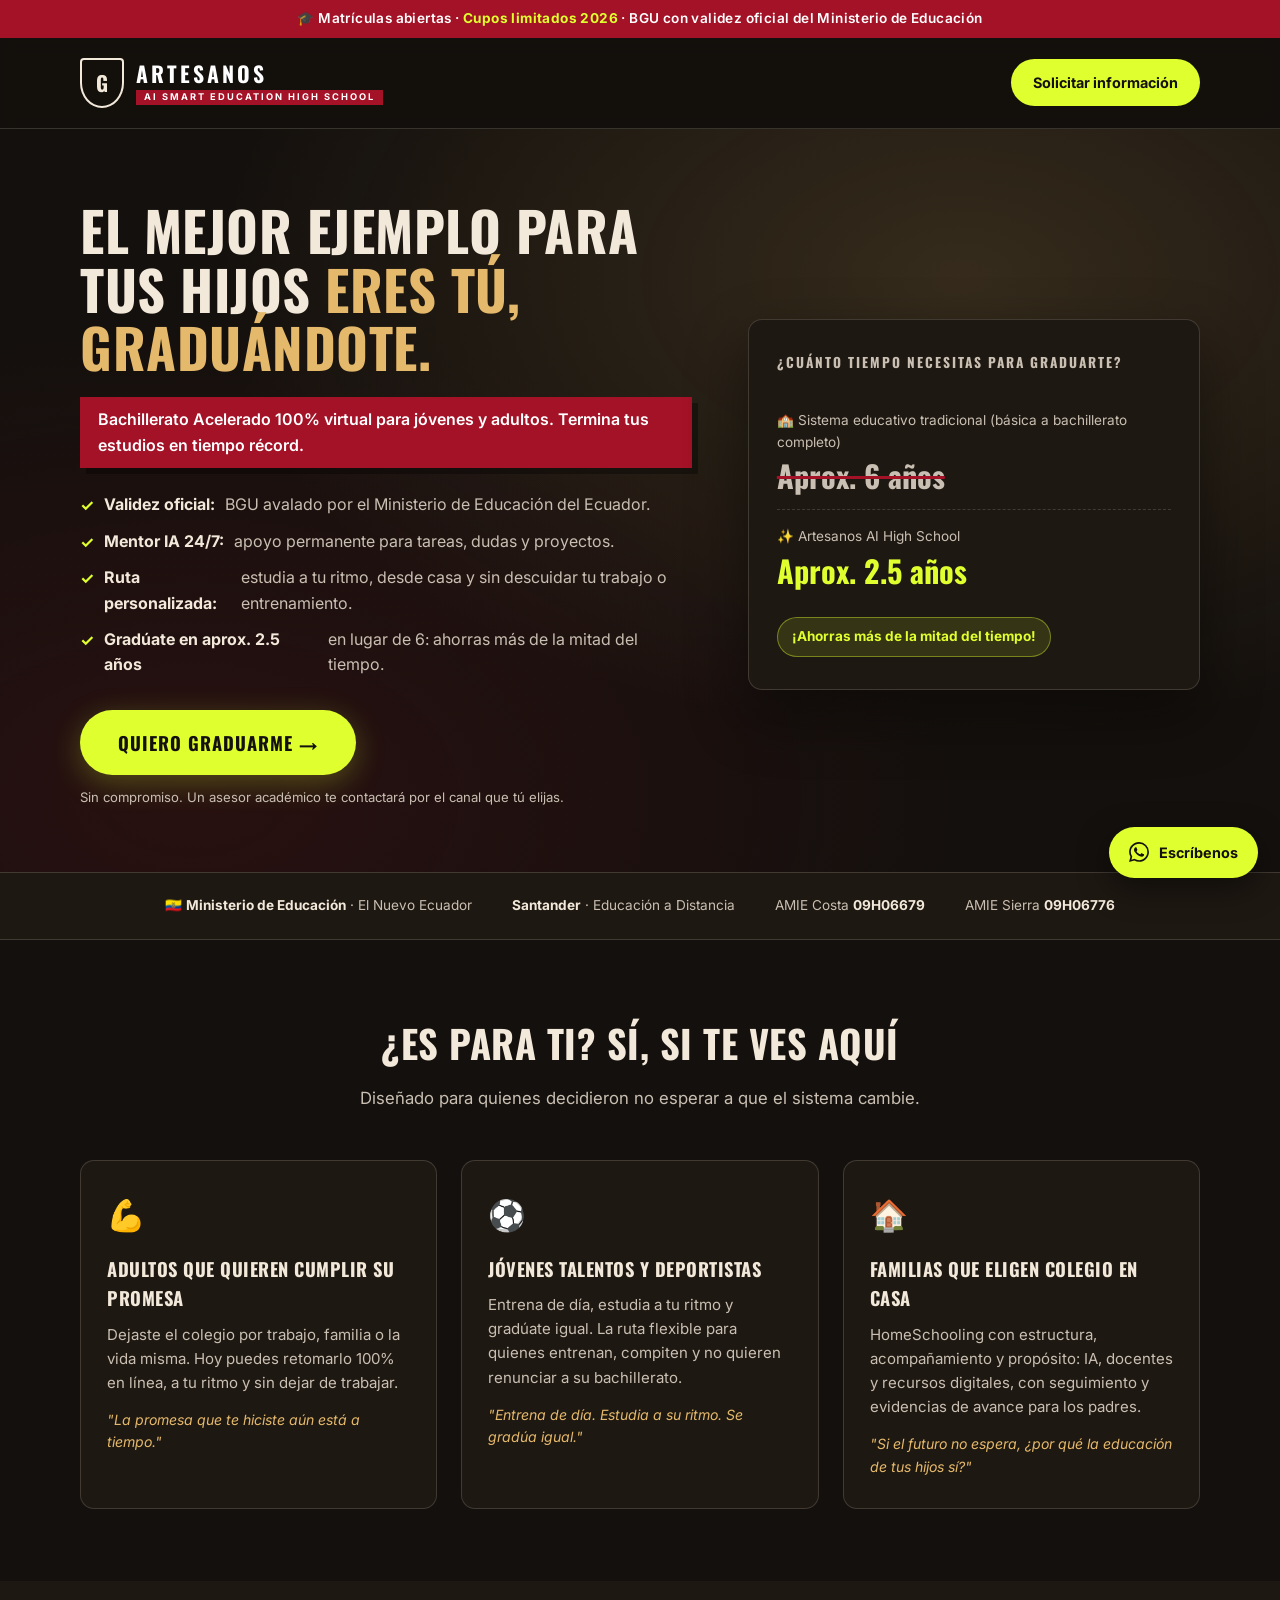
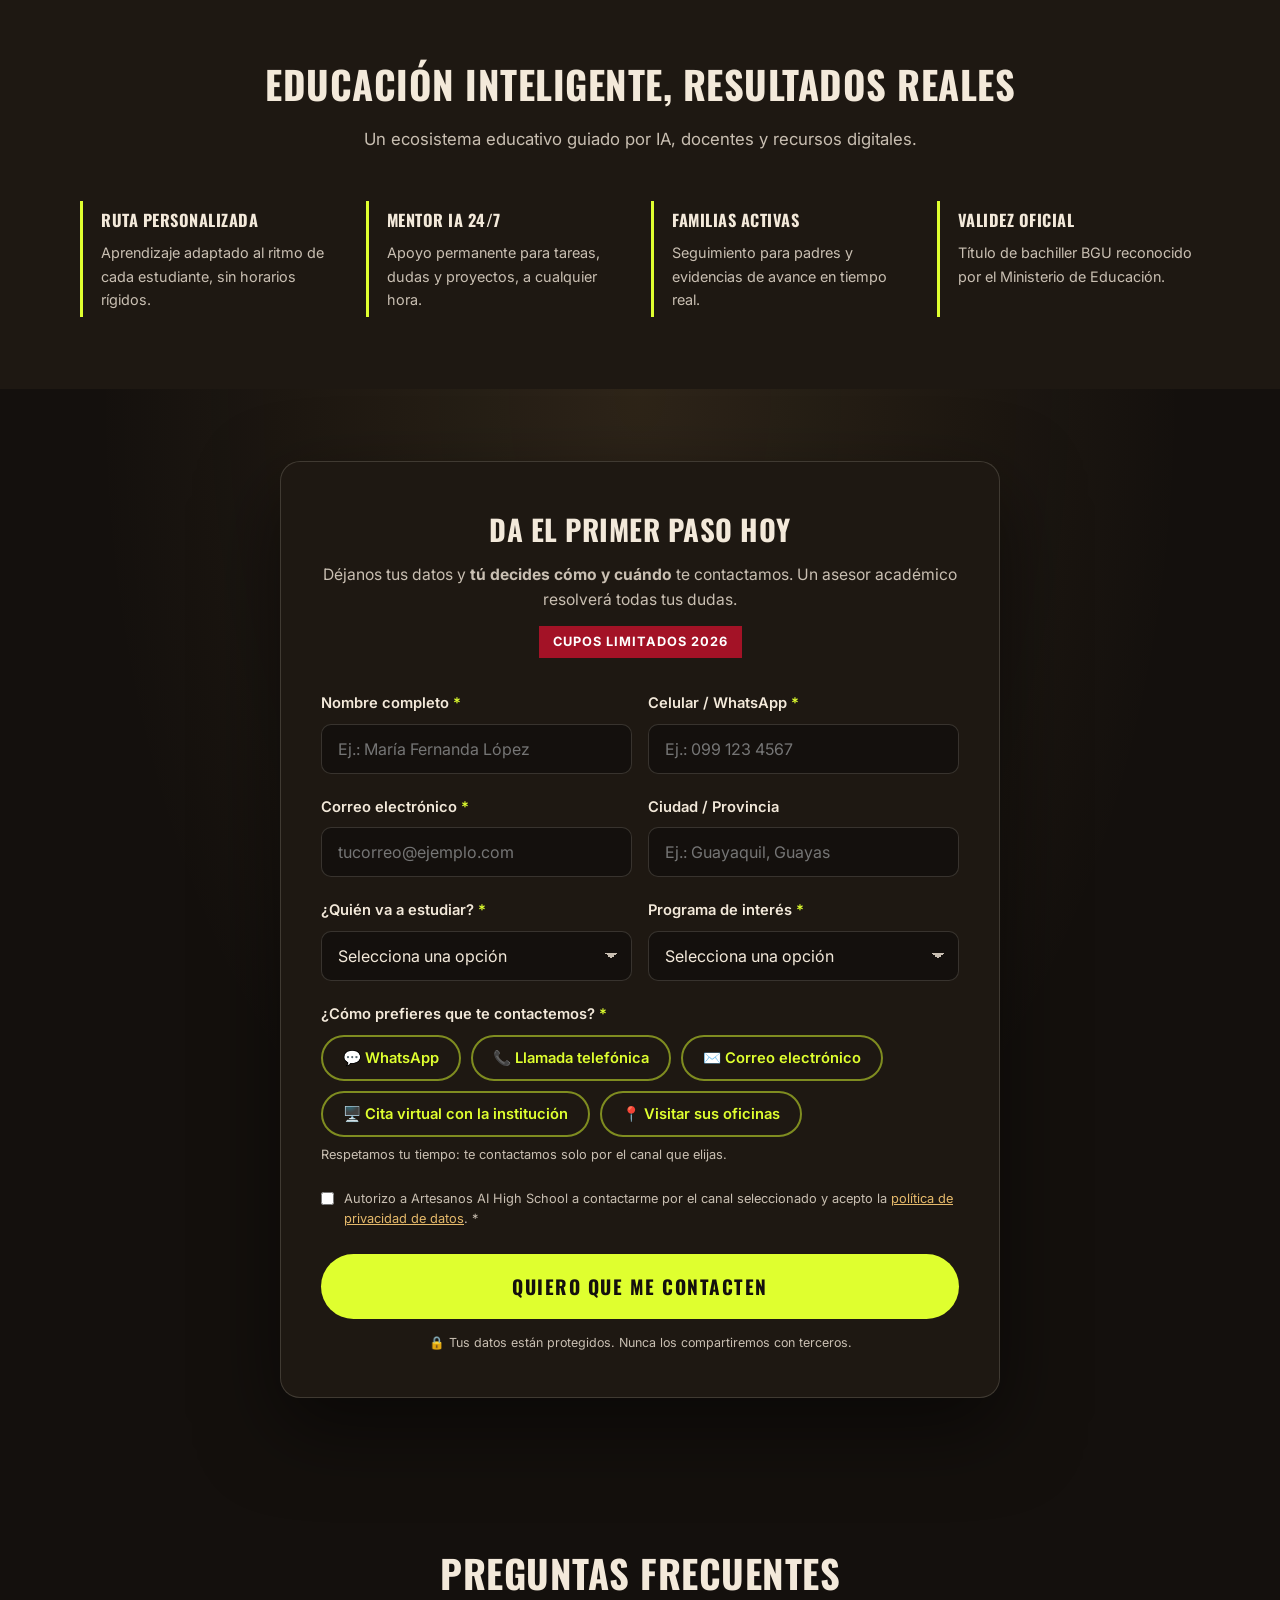
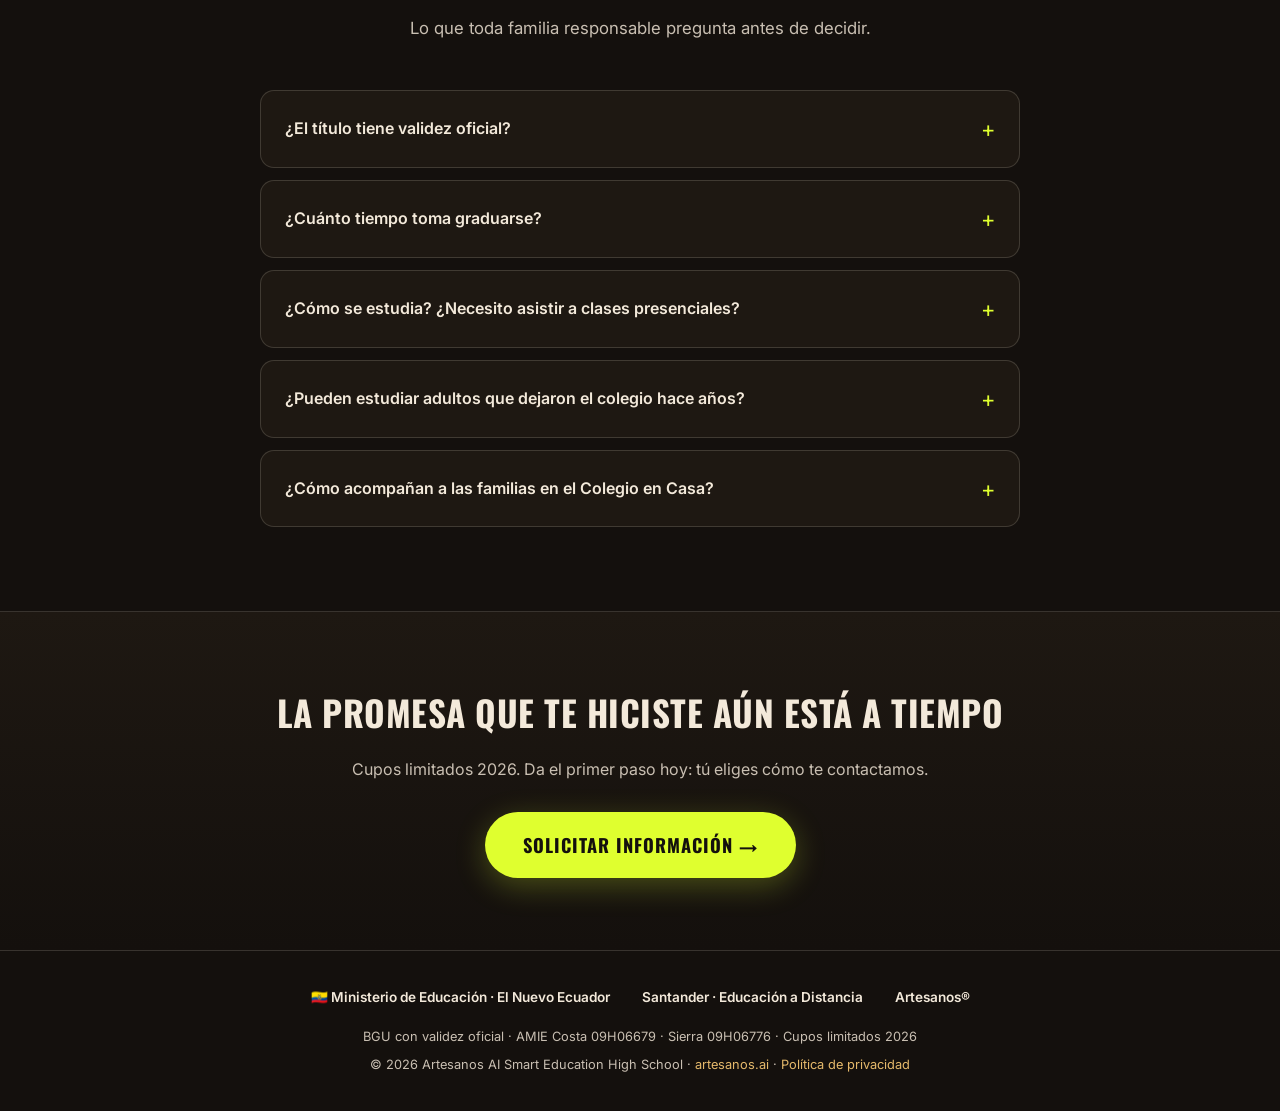
==== HighSchool/index.html @ a60047e7 "Add Artesanos High School lead-capture landing page Conversion-focused landing for the 2026 campaign" ====
<!DOCTYPE html>
<html lang="es">
<head>
  <meta charset="UTF-8">
  <meta name="viewport" content="width=device-width, initial-scale=1.0">
  <title>Artesanos AI High School | Bachillerato Acelerado 100% Virtual — Gradúate en tiempo récord</title>
  <meta name="description" content="Bachillerato Acelerado 100% virtual con validez oficial para jóvenes y adultos en Ecuador. Termina tus estudios en aprox. 2.5 años. Mentor IA 24/7, ruta personalizada y cupos limitados 2026. Solicita información hoy.">

  <!-- Open Graph para compartir en redes / WhatsApp -->
  <meta property="og:title" content="Artesanos AI High School — Gradúate en tiempo récord">
  <meta property="og:description" content="Bachillerato Acelerado 100% virtual con validez oficial. Ahorra más de la mitad del tiempo. Cupos limitados 2026.">
  <meta property="og:type" content="website">
  <meta property="og:url" content="https://www.artesanos.ai/HighSchool">
  <!-- TODO (dev): agregar og:image con el arte oficial de campaña (1200x630) -->

  <!-- Tipografías: titulares condensados (como en los artes) + texto legible -->
  <link rel="preconnect" href="https://fonts.googleapis.com">
  <link rel="preconnect" href="https://fonts.gstatic.com" crossorigin>
  <link href="https://fonts.googleapis.com/css2?family=Archivo+Narrow:wght@600;700&family=Inter:wght@400;500;600;700&family=Oswald:wght@500;600;700&display=swap" rel="stylesheet">

  <style>
    /* ============================================================
       PALETA DE MARCA (tomada de los artes de campaña)
       ============================================================ */
    :root {
      --negro: #14100d;          /* fondo principal */
      --negro-2: #1e1812;        /* fondo secundario / tarjetas */
      --crema: #f3e9da;          /* titulares */
      --blanco: #ffffff;
      --rojo: #a31226;           /* cintas / acentos institucionales */
      --rojo-oscuro: #7d0e1d;
      --lima: #dfff2f;           /* CTA y botones de contacto */
      --lima-hover: #ecff66;
      --dorado: #e5b96b;         /* detalles de luz */
      --gris-texto: #c9bfb2;     /* texto de apoyo sobre fondo oscuro */
      --borde: rgba(243, 233, 218, 0.16);
      --radio: 14px;
      --fuente-titulo: 'Oswald', 'Archivo Narrow', Arial, sans-serif;
      --fuente-texto: 'Inter', Helvetica, Arial, sans-serif;
    }

    * { margin: 0; padding: 0; box-sizing: border-box; }
    html { scroll-behavior: smooth; }

    body {
      font-family: var(--fuente-texto);
      background: var(--negro);
      color: var(--crema);
      line-height: 1.6;
      -webkit-font-smoothing: antialiased;
    }

    img { max-width: 100%; display: block; }
    .contenedor { width: min(1120px, 92%); margin: 0 auto; }

    h1, h2, h3 { font-family: var(--fuente-titulo); text-transform: uppercase; letter-spacing: 0.5px; }

    /* ============================================================
       BARRA DE URGENCIA
       ============================================================ */
    .barra-urgencia {
      background: var(--rojo);
      color: var(--blanco);
      text-align: center;
      font-size: 0.85rem;
      font-weight: 600;
      padding: 8px 16px;
      letter-spacing: 0.4px;
    }
    .barra-urgencia strong { color: var(--lima); }

    /* ============================================================
       HEADER
       ============================================================ */
    header {
      padding: 20px 0;
      border-bottom: 1px solid var(--borde);
      position: sticky;
      top: 0;
      background: rgba(20, 16, 13, 0.94);
      backdrop-filter: blur(8px);
      z-index: 50;
    }
    .header-flex { display: flex; align-items: center; justify-content: space-between; gap: 16px; }

    .logo { display: flex; align-items: center; gap: 12px; text-decoration: none; }
    /* TODO (dev): reemplazar por el SVG/PNG oficial del escudo + logotipo ARTESANOS */
    .logo-escudo {
      width: 44px; height: 50px;
      border: 2px solid var(--crema);
      border-radius: 4px 4px 50% 50%;
      display: grid; place-items: center;
      font-family: var(--fuente-titulo);
      font-size: 1.3rem; font-weight: 700; color: var(--crema);
      flex-shrink: 0;
    }
    .logo-texto { line-height: 1.15; }
    .logo-texto .nombre {
      font-family: var(--fuente-titulo);
      font-size: 1.35rem; font-weight: 700; letter-spacing: 3px;
      color: var(--blanco); text-transform: uppercase;
    }
    .logo-texto .tag {
      display: inline-block;
      background: var(--rojo); color: var(--blanco);
      font-size: 0.58rem; font-weight: 700; letter-spacing: 2px;
      padding: 2px 8px; text-transform: uppercase;
    }

    .btn-header {
      background: var(--lima); color: var(--negro);
      font-weight: 700; font-size: 0.9rem;
      padding: 12px 22px; border-radius: 999px;
      text-decoration: none; white-space: nowrap;
      transition: transform 0.15s ease, background 0.15s ease;
    }
    .btn-header:hover { background: var(--lima-hover); transform: translateY(-1px); }

    /* ============================================================
       HERO
       ============================================================ */
    .hero {
      position: relative;
      padding: 72px 0 64px;
      background:
        radial-gradient(ellipse at 75% 20%, rgba(229, 185, 107, 0.16), transparent 55%),
        radial-gradient(ellipse at 15% 90%, rgba(163, 18, 38, 0.14), transparent 50%),
        var(--negro);
      overflow: hidden;
    }
    .hero-grid {
      display: grid;
      grid-template-columns: 1.15fr 0.85fr;
      gap: 56px;
      align-items: center;
    }

    .hero h1 {
      font-size: clamp(2.1rem, 4.6vw, 3.4rem);
      line-height: 1.08;
      color: var(--crema);
      margin-bottom: 20px;
    }
    .hero h1 .resalte { color: var(--dorado); }

    .cinta {
      display: inline-block;
      background: var(--rojo);
      color: var(--blanco);
      font-weight: 600;
      font-size: 1rem;
      padding: 10px 18px;
      margin-bottom: 24px;
      box-shadow: 6px 6px 0 rgba(0,0,0,0.35);
    }

    .hero-puntos { list-style: none; margin-bottom: 32px; }
    .hero-puntos li {
      display: flex; align-items: flex-start; gap: 10px;
      color: var(--gris-texto); font-size: 1rem; margin-bottom: 10px;
    }
    .hero-puntos li::before {
      content: "✓";
      color: var(--lima); font-weight: 700; flex-shrink: 0;
      margin-top: 1px;
    }
    .hero-puntos li strong { color: var(--crema); }

    .btn-principal {
      display: inline-block;
      background: var(--lima); color: var(--negro);
      font-family: var(--fuente-titulo);
      font-size: 1.15rem; font-weight: 700; text-transform: uppercase;
      letter-spacing: 1px;
      padding: 18px 38px; border-radius: 999px;
      text-decoration: none; border: none; cursor: pointer;
      box-shadow: 0 8px 30px rgba(223, 255, 47, 0.25);
      transition: transform 0.15s ease, background 0.15s ease, box-shadow 0.15s ease;
    }
    .btn-principal:hover {
      background: var(--lima-hover);
      transform: translateY(-2px);
      box-shadow: 0 12px 36px rgba(223, 255, 47, 0.35);
    }
    .nota-cta { font-size: 0.82rem; color: var(--gris-texto); margin-top: 12px; }

    /* Tarjeta comparativa de tiempo (dato estrella de la campaña) */
    .tarjeta-tiempo {
      background: var(--negro-2);
      border: 1px solid var(--borde);
      border-radius: var(--radio);
      padding: 32px 28px;
      box-shadow: 0 24px 60px rgba(0,0,0,0.45);
    }
    .tarjeta-tiempo h3 {
      font-size: 0.85rem; letter-spacing: 2px;
      color: var(--gris-texto); margin-bottom: 20px;
    }
    .fila-tiempo { padding: 16px 0; }
    .fila-tiempo + .fila-tiempo { border-top: 1px dashed var(--borde); }
    .fila-tiempo .etiqueta { font-size: 0.85rem; color: var(--gris-texto); margin-bottom: 6px; }
    .fila-tiempo .valor {
      font-family: var(--fuente-titulo);
      font-size: 1.9rem; font-weight: 700; line-height: 1.1;
    }
    .fila-tiempo .valor.tradicional { color: var(--gris-texto); text-decoration: line-through; text-decoration-color: var(--rojo); text-decoration-thickness: 3px; }
    .fila-tiempo .valor.artesanos { color: var(--lima); }
    .badge-ahorro {
      display: inline-block; margin-top: 14px;
      background: rgba(223, 255, 47, 0.12);
      border: 1px solid rgba(223, 255, 47, 0.4);
      color: var(--lima);
      font-size: 0.85rem; font-weight: 700;
      padding: 8px 14px; border-radius: 999px;
    }

    /* ============================================================
       BARRA DE CONFIANZA
       ============================================================ */
    .confianza {
      border-top: 1px solid var(--borde);
      border-bottom: 1px solid var(--borde);
      background: var(--negro-2);
      padding: 22px 0;
    }
    .confianza .items {
      display: flex; flex-wrap: wrap; justify-content: center;
      gap: 14px 40px;
      font-size: 0.85rem; color: var(--gris-texto);
      text-align: center;
    }
    .confianza .items span strong { color: var(--crema); }

    /* ============================================================
       SECCIONES GENERALES
       ============================================================ */
    section { padding: 72px 0; }
    .titulo-seccion {
      font-size: clamp(1.7rem, 3.2vw, 2.4rem);
      text-align: center; color: var(--crema);
      margin-bottom: 12px;
    }
    .subtitulo-seccion {
      text-align: center; color: var(--gris-texto);
      max-width: 640px; margin: 0 auto 48px;
      font-size: 1.05rem;
    }

    /* ============================================================
       AUDIENCIAS (¿Es para ti?)
       ============================================================ */
    .grid-3 { display: grid; grid-template-columns: repeat(3, 1fr); gap: 24px; }
    .tarjeta {
      background: var(--negro-2);
      border: 1px solid var(--borde);
      border-radius: var(--radio);
      padding: 30px 26px;
      transition: border-color 0.2s ease, transform 0.2s ease;
    }
    .tarjeta:hover { border-color: rgba(223, 255, 47, 0.45); transform: translateY(-4px); }
    .tarjeta .icono { font-size: 1.9rem; margin-bottom: 14px; }
    .tarjeta h3 { font-size: 1.15rem; color: var(--crema); margin-bottom: 10px; }
    .tarjeta p { font-size: 0.94rem; color: var(--gris-texto); }
    .tarjeta .frase {
      display: block; margin-top: 14px;
      font-style: italic; font-size: 0.88rem; color: var(--dorado);
    }

    /* ============================================================
       BENEFICIOS
       ============================================================ */
    .beneficios { background: var(--negro-2); }
    .grid-4 { display: grid; grid-template-columns: repeat(4, 1fr); gap: 22px; }
    .beneficio {
      border-left: 3px solid var(--lima);
      padding: 6px 0 6px 18px;
    }
    .beneficio h3 { font-size: 1.02rem; color: var(--crema); margin-bottom: 8px; }
    .beneficio p { font-size: 0.9rem; color: var(--gris-texto); }

    /* ============================================================
       FORMULARIO DE CAPTURA
       ============================================================ */
    .seccion-form {
      background:
        radial-gradient(ellipse at 50% 0%, rgba(229, 185, 107, 0.12), transparent 60%),
        var(--negro);
    }
    .caja-form {
      max-width: 720px; margin: 0 auto;
      background: var(--negro-2);
      border: 1px solid var(--borde);
      border-radius: 20px;
      padding: 44px 40px;
      box-shadow: 0 30px 80px rgba(0,0,0,0.5);
    }
    .caja-form .encabezado { text-align: center; margin-bottom: 34px; }
    .caja-form .encabezado h2 { font-size: 1.8rem; color: var(--crema); margin-bottom: 10px; }
    .caja-form .encabezado p { color: var(--gris-texto); font-size: 0.98rem; }
    .caja-form .encabezado .cupos {
      display: inline-block; margin-top: 14px;
      background: var(--rojo); color: var(--blanco);
      font-size: 0.8rem; font-weight: 700; letter-spacing: 1px;
      padding: 6px 14px; text-transform: uppercase;
    }

    .campo { margin-bottom: 22px; }
    .campo label {
      display: block; font-weight: 600; font-size: 0.92rem;
      color: var(--crema); margin-bottom: 8px;
    }
    .campo label .req { color: var(--lima); }
    .campo input[type="text"],
    .campo input[type="tel"],
    .campo input[type="email"],
    .campo select {
      width: 100%;
      background: var(--negro);
      border: 1px solid var(--borde);
      border-radius: 10px;
      color: var(--crema);
      font-family: var(--fuente-texto);
      font-size: 1rem;
      padding: 14px 16px;
      transition: border-color 0.15s ease;
    }
    .campo input:focus, .campo select:focus {
      outline: none;
      border-color: var(--lima);
      box-shadow: 0 0 0 3px rgba(223, 255, 47, 0.15);
    }
    .campo select { appearance: none; background-image: linear-gradient(45deg, transparent 50%, var(--gris-texto) 50%), linear-gradient(135deg, var(--gris-texto) 50%, transparent 50%); background-position: calc(100% - 20px) 50%, calc(100% - 14px) 50%; background-size: 6px 6px; background-repeat: no-repeat; }
    .fila-2 { display: grid; grid-template-columns: 1fr 1fr; gap: 16px; }

    /* --- Chips lima: preferencia de contacto (experiencia de cliente) --- */
    .grupo-chips { display: flex; flex-wrap: wrap; gap: 10px; }
    .chip {
      display: inline-flex; align-items: center; gap: 8px;
      background: transparent;
      border: 2px solid rgba(223, 255, 47, 0.5);
      color: var(--lima);
      font-family: var(--fuente-texto);
      font-weight: 600; font-size: 0.92rem;
      padding: 12px 20px; border-radius: 999px;
      cursor: pointer;
      transition: all 0.15s ease;
      user-select: none;
    }
    .chip:hover { border-color: var(--lima); background: rgba(223, 255, 47, 0.08); }
    .chip.activo {
      background: var(--lima);
      border-color: var(--lima);
      color: var(--negro);
      box-shadow: 0 6px 20px rgba(223, 255, 47, 0.3);
    }
    .ayuda-chip { font-size: 0.8rem; color: var(--gris-texto); margin-top: 8px; }

    /* Bloques condicionales según la preferencia elegida */
    .condicional { display: none; margin-top: 18px; animation: aparecer 0.25s ease; }
    .condicional.visible { display: block; }
    @keyframes aparecer { from { opacity: 0; transform: translateY(-6px); } to { opacity: 1; transform: translateY(0); } }

    .consentimiento {
      display: flex; gap: 10px; align-items: flex-start;
      font-size: 0.8rem; color: var(--gris-texto);
      margin: 24px 0;
    }
    .consentimiento input { margin-top: 3px; accent-color: var(--lima); }
    .consentimiento a { color: var(--dorado); }

    .btn-enviar {
      width: 100%;
      background: var(--lima); color: var(--negro);
      font-family: var(--fuente-titulo);
      font-size: 1.2rem; font-weight: 700; text-transform: uppercase;
      letter-spacing: 1.5px;
      border: none; border-radius: 999px;
      padding: 18px; cursor: pointer;
      transition: background 0.15s ease, transform 0.15s ease;
    }
    .btn-enviar:hover { background: var(--lima-hover); transform: translateY(-2px); }
    .btn-enviar:disabled { opacity: 0.6; cursor: wait; transform: none; }
    .nota-seguridad { text-align: center; font-size: 0.78rem; color: var(--gris-texto); margin-top: 14px; }

    /* Mensaje de éxito (se muestra tras enviar) */
    .mensaje-exito {
      display: none;
      text-align: center;
      padding: 40px 20px;
    }
    .mensaje-exito.visible { display: block; }
    .mensaje-exito .check {
      width: 72px; height: 72px; margin: 0 auto 20px;
      border-radius: 50%;
      background: rgba(223, 255, 47, 0.14);
      border: 2px solid var(--lima);
      display: grid; place-items: center;
      font-size: 2rem; color: var(--lima);
    }
    .mensaje-exito h3 { font-size: 1.5rem; color: var(--crema); margin-bottom: 12px; }
    .mensaje-exito p { color: var(--gris-texto); max-width: 440px; margin: 0 auto; }
    .mensaje-exito .canal { color: var(--lima); font-weight: 700; }

    /* ============================================================
       FAQ (manejo de objeciones)
       ============================================================ */
    .faq details {
      background: var(--negro-2);
      border: 1px solid var(--borde);
      border-radius: var(--radio);
      margin-bottom: 12px;
      overflow: hidden;
    }
    .faq summary {
      cursor: pointer;
      padding: 20px 24px;
      font-weight: 600;
      color: var(--crema);
      list-style: none;
      display: flex; justify-content: space-between; align-items: center;
      gap: 16px;
    }
    .faq summary::-webkit-details-marker { display: none; }
    .faq summary::after { content: "+"; color: var(--lima); font-size: 1.4rem; font-weight: 400; flex-shrink: 0; }
    .faq details[open] summary::after { content: "−"; }
    .faq .respuesta { padding: 0 24px 20px; color: var(--gris-texto); font-size: 0.94rem; }
    .faq { max-width: 760px; margin: 0 auto; }

    /* ============================================================
       CTA FINAL + FOOTER
       ============================================================ */
    .cta-final {
      text-align: center;
      background: linear-gradient(180deg, var(--negro-2), var(--negro));
      border-top: 1px solid var(--borde);
    }
    .cta-final h2 { font-size: clamp(1.6rem, 3vw, 2.2rem); margin-bottom: 16px; }
    .cta-final p { color: var(--gris-texto); margin-bottom: 30px; }

    footer {
      border-top: 1px solid var(--borde);
      padding: 36px 0;
      text-align: center;
      font-size: 0.8rem;
      color: var(--gris-texto);
    }
    footer .avales {
      display: flex; flex-wrap: wrap; justify-content: center;
      gap: 10px 32px; margin-bottom: 18px;
      font-weight: 600; color: var(--crema); font-size: 0.85rem;
    }
    footer a { color: var(--dorado); text-decoration: none; }

    /* ============================================================
       BOTÓN FLOTANTE DE WHATSAPP
       ============================================================ */
    .whatsapp-flotante {
      position: fixed; right: 22px; bottom: 22px; z-index: 90;
      display: flex; align-items: center; gap: 10px;
      background: var(--lima); color: var(--negro);
      font-weight: 700; font-size: 0.9rem;
      padding: 14px 20px; border-radius: 999px;
      text-decoration: none;
      box-shadow: 0 10px 30px rgba(0,0,0,0.5);
      transition: transform 0.15s ease;
    }
    .whatsapp-flotante:hover { transform: scale(1.05); }
    .whatsapp-flotante svg { width: 20px; height: 20px; flex-shrink: 0; }

    /* ============================================================
       RESPONSIVE
       ============================================================ */
    @media (max-width: 900px) {
      .hero-grid { grid-template-columns: 1fr; gap: 40px; }
      .grid-3 { grid-template-columns: 1fr; }
      .grid-4 { grid-template-columns: 1fr 1fr; }
      .caja-form { padding: 32px 22px; }
    }
    @media (max-width: 560px) {
      .grid-4 { grid-template-columns: 1fr; }
      .fila-2 { grid-template-columns: 1fr; }
      .whatsapp-flotante span { display: none; }
      .whatsapp-flotante { padding: 14px; }
      .btn-header { display: none; }
    }
  </style>
</head>
<body>

  <!-- Barra de urgencia -->
  <div class="barra-urgencia">
    🎓 Matrículas abiertas · <strong>Cupos limitados 2026</strong> · BGU con validez oficial del Ministerio de Educación
  </div>

  <!-- Header -->
  <header>
    <div class="contenedor header-flex">
      <a href="https://www.artesanos.ai" class="logo">
        <div class="logo-escudo">G</div>
        <div class="logo-texto">
          <div class="nombre">Artesanos</div>
          <span class="tag">AI Smart Education High School</span>
        </div>
      </a>
      <a href="#solicitar" class="btn-header">Solicitar información</a>
    </div>
  </header>

  <!-- ============ HERO ============ -->
  <section class="hero">
    <div class="contenedor hero-grid">
      <div>
        <h1>El mejor ejemplo para tus hijos <span class="resalte">eres tú, graduándote.</span></h1>
        <div class="cinta">Bachillerato Acelerado 100% virtual para jóvenes y adultos. Termina tus estudios en tiempo récord.</div>
        <ul class="hero-puntos">
          <li><strong>Validez oficial:</strong> BGU avalado por el Ministerio de Educación del Ecuador.</li>
          <li><strong>Mentor IA 24/7:</strong> apoyo permanente para tareas, dudas y proyectos.</li>
          <li><strong>Ruta personalizada:</strong> estudia a tu ritmo, desde casa y sin descuidar tu trabajo o entrenamiento.</li>
          <li><strong>Gradúate en aprox. 2.5 años</strong> en lugar de 6: ahorras más de la mitad del tiempo.</li>
        </ul>
        <a href="#solicitar" class="btn-principal">Quiero graduarme →</a>
        <p class="nota-cta">Sin compromiso. Un asesor académico te contactará por el canal que tú elijas.</p>
      </div>

      <!-- Comparativa de tiempo: el dato estrella de la campaña -->
      <div class="tarjeta-tiempo">
        <h3>¿Cuánto tiempo necesitas para graduarte?</h3>
        <div class="fila-tiempo">
          <div class="etiqueta">🏫 Sistema educativo tradicional (básica a bachillerato completo)</div>
          <div class="valor tradicional">Aprox. 6 años</div>
        </div>
        <div class="fila-tiempo">
          <div class="etiqueta">✨ Artesanos AI High School</div>
          <div class="valor artesanos">Aprox. 2.5 años</div>
        </div>
        <span class="badge-ahorro">¡Ahorras más de la mitad del tiempo!</span>
      </div>
    </div>
  </section>

  <!-- ============ BARRA DE CONFIANZA ============ -->
  <div class="confianza">
    <div class="contenedor items">
      <span>🇪🇨 <strong>Ministerio de Educación</strong> · El Nuevo Ecuador</span>
      <span><strong>Santander</strong> · Educación a Distancia</span>
      <span>AMIE Costa <strong>09H06679</strong></span>
      <span>AMIE Sierra <strong>09H06776</strong></span>
    </div>
  </div>

  <!-- ============ AUDIENCIAS ============ -->
  <section>
    <div class="contenedor">
      <h2 class="titulo-seccion">¿Es para ti? Sí, si te ves aquí</h2>
      <p class="subtitulo-seccion">Diseñado para quienes decidieron no esperar a que el sistema cambie.</p>
      <div class="grid-3">
        <div class="tarjeta">
          <div class="icono">💪</div>
          <h3>Adultos que quieren cumplir su promesa</h3>
          <p>Dejaste el colegio por trabajo, familia o la vida misma. Hoy puedes retomarlo 100% en línea, a tu ritmo y sin dejar de trabajar.</p>
          <span class="frase">"La promesa que te hiciste aún está a tiempo."</span>
        </div>
        <div class="tarjeta">
          <div class="icono">⚽</div>
          <h3>Jóvenes talentos y deportistas</h3>
          <p>Entrena de día, estudia a tu ritmo y gradúate igual. La ruta flexible para quienes entrenan, compiten y no quieren renunciar a su bachillerato.</p>
          <span class="frase">"Entrena de día. Estudia a su ritmo. Se gradúa igual."</span>
        </div>
        <div class="tarjeta">
          <div class="icono">🏠</div>
          <h3>Familias que eligen Colegio en Casa</h3>
          <p>HomeSchooling con estructura, acompañamiento y propósito: IA, docentes y recursos digitales, con seguimiento y evidencias de avance para los padres.</p>
          <span class="frase">"Si el futuro no espera, ¿por qué la educación de tus hijos sí?"</span>
        </div>
      </div>
    </div>
  </section>

  <!-- ============ BENEFICIOS ============ -->
  <section class="beneficios">
    <div class="contenedor">
      <h2 class="titulo-seccion">Educación inteligente, resultados reales</h2>
      <p class="subtitulo-seccion">Un ecosistema educativo guiado por IA, docentes y recursos digitales.</p>
      <div class="grid-4">
        <div class="beneficio">
          <h3>Ruta personalizada</h3>
          <p>Aprendizaje adaptado al ritmo de cada estudiante, sin horarios rígidos.</p>
        </div>
        <div class="beneficio">
          <h3>Mentor IA 24/7</h3>
          <p>Apoyo permanente para tareas, dudas y proyectos, a cualquier hora.</p>
        </div>
        <div class="beneficio">
          <h3>Familias activas</h3>
          <p>Seguimiento para padres y evidencias de avance en tiempo real.</p>
        </div>
        <div class="beneficio">
          <h3>Validez oficial</h3>
          <p>Título de bachiller BGU reconocido por el Ministerio de Educación.</p>
        </div>
      </div>
    </div>
  </section>

  <!-- ============ FORMULARIO DE CAPTURA ============ -->
  <section class="seccion-form" id="solicitar">
    <div class="contenedor">
      <div class="caja-form">

        <!-- Formulario -->
        <div id="bloque-formulario">
          <div class="encabezado">
            <h2>Da el primer paso hoy</h2>
            <p>Déjanos tus datos y <strong>tú decides cómo y cuándo</strong> te contactamos. Un asesor académico resolverá todas tus dudas.</p>
            <span class="cupos">Cupos limitados 2026</span>
          </div>

          <!--
            NOTA PARA DESARROLLO:
            - Conectar el action del formulario al endpoint del CRM (POST).
            - Los campos utm_* y la preferencia de contacto se llenan por JS (inputs hidden).
            - Disparar evento "generate_lead" en dataLayer/GTM y píxel de Meta en el submit exitoso.
          -->
          <form id="form-lead" action="#" method="POST" novalidate>

            <div class="fila-2">
              <div class="campo">
                <label for="nombre">Nombre completo <span class="req">*</span></label>
                <input type="text" id="nombre" name="nombre" placeholder="Ej.: María Fernanda López" required autocomplete="name">
              </div>
              <div class="campo">
                <label for="telefono">Celular / WhatsApp <span class="req">*</span></label>
                <input type="tel" id="telefono" name="telefono" placeholder="Ej.: 099 123 4567" required autocomplete="tel" inputmode="tel">
              </div>
            </div>

            <div class="fila-2">
              <div class="campo">
                <label for="correo">Correo electrónico <span class="req">*</span></label>
                <input type="email" id="correo" name="correo" placeholder="tucorreo@ejemplo.com" required autocomplete="email">
              </div>
              <div class="campo">
                <label for="ciudad">Ciudad / Provincia</label>
                <input type="text" id="ciudad" name="ciudad" placeholder="Ej.: Guayaquil, Guayas" autocomplete="address-level2">
              </div>
            </div>

            <div class="fila-2">
              <div class="campo">
                <label for="quien">¿Quién va a estudiar? <span class="req">*</span></label>
                <select id="quien" name="quien_estudia" required>
                  <option value="" disabled selected>Selecciona una opción</option>
                  <option value="yo">Yo (joven o adulto)</option>
                  <option value="hijo">Mi hijo/a</option>
                  <option value="familiar">Otro familiar</option>
                </select>
              </div>
              <div class="campo">
                <label for="programa">Programa de interés <span class="req">*</span></label>
                <select id="programa" name="programa" required>
                  <option value="" disabled selected>Selecciona una opción</option>
                  <option value="bachillerato-acelerado">Bachillerato Acelerado (jóvenes y adultos)</option>
                  <option value="colegio-en-casa">Colegio en Casa (HomeSchooling)</option>
                  <option value="no-seguro">Aún no estoy seguro/a</option>
                </select>
              </div>
            </div>

            <!-- ============================================
                 PREFERENCIA DE CONTACTO (botones lima)
                 La joya de la experiencia de cliente: el lead
                 elige el canal, y el formulario se adapta.
                 ============================================ -->
            <div class="campo">
              <label>¿Cómo prefieres que te contactemos? <span class="req">*</span></label>
              <div class="grupo-chips" id="chips-canal" role="radiogroup" aria-label="Canal de contacto preferido">
                <button type="button" class="chip" data-canal="whatsapp">💬 WhatsApp</button>
                <button type="button" class="chip" data-canal="llamada">📞 Llamada telefónica</button>
                <button type="button" class="chip" data-canal="correo">✉️ Correo electrónico</button>
                <button type="button" class="chip" data-canal="cita-virtual">🖥️ Cita virtual con la institución</button>
                <button type="button" class="chip" data-canal="visita">📍 Visitar sus oficinas</button>
              </div>
              <p class="ayuda-chip">Respetamos tu tiempo: te contactamos solo por el canal que elijas.</p>
              <input type="hidden" id="canal-preferido" name="canal_preferido" value="">
            </div>

            <!-- Condicional: horario para WhatsApp o llamada -->
            <div class="condicional" id="cond-horario">
              <div class="campo">
                <label for="horario">¿En qué horario te queda mejor?</label>
                <select id="horario" name="horario_preferido">
                  <option value="" disabled selected>Selecciona un horario</option>
                  <option value="manana">En la mañana (09h00 – 12h00)</option>
                  <option value="tarde">En la tarde (12h00 – 17h00)</option>
                  <option value="noche">En la noche (17h00 – 20h00)</option>
                  <option value="cualquiera">Cualquier momento está bien</option>
                </select>
              </div>
            </div>

            <!-- Condicional: agendamiento de cita virtual -->
            <div class="condicional" id="cond-cita">
              <div class="fila-2">
                <div class="campo">
                  <label for="fecha-cita">Fecha tentativa para tu cita virtual</label>
                  <!-- El atributo min se establece por JS a la fecha de mañana -->
                  <input type="text" id="fecha-cita" name="fecha_cita" placeholder="Ej.: lunes de la próxima semana" >
                </div>
                <div class="campo">
                  <label for="horario-cita">Horario preferido</label>
                  <select id="horario-cita" name="horario_cita">
                    <option value="" disabled selected>Selecciona un horario</option>
                    <option value="manana">En la mañana</option>
                    <option value="tarde">En la tarde</option>
                    <option value="noche">En la noche</option>
                  </select>
                </div>
              </div>
            </div>

            <!-- Condicional: visita a oficinas -->
            <div class="condicional" id="cond-visita">
              <div class="campo">
                <label for="sede">¿Qué sede te queda más cerca?</label>
                <select id="sede" name="sede_visita">
                  <option value="" disabled selected>Selecciona una sede</option>
                  <!-- TODO (dev): confirmar direcciones exactas de las sedes -->
                  <option value="costa">Sede Costa (AMIE 09H06679)</option>
                  <option value="sierra">Sede Sierra (AMIE 09H06776)</option>
                </select>
              </div>
            </div>

            <!-- Campos ocultos para atribución de campaña (los llena JS) -->
            <input type="hidden" name="utm_source" id="utm_source">
            <input type="hidden" name="utm_medium" id="utm_medium">
            <input type="hidden" name="utm_campaign" id="utm_campaign">
            <input type="hidden" name="utm_content" id="utm_content">
            <input type="hidden" name="pagina_origen" value="artesanos.ai/HighSchool">

            <label class="consentimiento">
              <input type="checkbox" name="consentimiento" required>
              <span>Autorizo a Artesanos AI High School a contactarme por el canal seleccionado y acepto la <a href="https://www.artesanos.ai/privacidad" target="_blank" rel="noopener">política de privacidad de datos</a>. <span class="req">*</span></span>
            </label>

            <button type="submit" class="btn-enviar" id="btn-enviar">Quiero que me contacten</button>
            <p class="nota-seguridad">🔒 Tus datos están protegidos. Nunca los compartiremos con terceros.</p>
          </form>
        </div>

        <!-- Mensaje de éxito (reemplaza al formulario tras enviar) -->
        <div class="mensaje-exito" id="mensaje-exito">
          <div class="check">✓</div>
          <h3>¡Listo! Recibimos tu solicitud</h3>
          <p>Un asesor académico te contactará por <span class="canal" id="canal-confirmado">el canal que elegiste</span> en un máximo de <strong>24 horas hábiles</strong>. Mientras tanto, conoce más en <a href="https://www.artesanos.ai" style="color: var(--dorado);">artesanos.ai</a>.</p>
        </div>

      </div>
    </div>
  </section>

  <!-- ============ FAQ ============ -->
  <section>
    <div class="contenedor">
      <h2 class="titulo-seccion">Preguntas frecuentes</h2>
      <p class="subtitulo-seccion">Lo que toda familia responsable pregunta antes de decidir.</p>
      <div class="faq">
        <details>
          <summary>¿El título tiene validez oficial?</summary>
          <div class="respuesta">Sí. Otorgamos el título de Bachillerato General Unificado (BGU) con validez oficial del Ministerio de Educación del Ecuador. Operamos con códigos AMIE registrados: Costa 09H06679 y Sierra 09H06776.</div>
        </details>
        <details>
          <summary>¿Cuánto tiempo toma graduarse?</summary>
          <div class="respuesta">Con nuestro Bachillerato Acelerado, completar desde educación básica hasta el bachillerato toma aproximadamente 2.5 años, frente a los 6 años del sistema tradicional. El tiempo exacto depende del nivel en el que ingreses y de tu ritmo de estudio.</div>
        </details>
        <details>
          <summary>¿Cómo se estudia? ¿Necesito asistir a clases presenciales?</summary>
          <div class="respuesta">El programa es 100% virtual: estudias desde casa con una ruta personalizada, acompañamiento de docentes y un Mentor IA disponible 24/7 para tareas, dudas y proyectos. Tú eliges tus horarios.</div>
        </details>
        <details>
          <summary>¿Pueden estudiar adultos que dejaron el colegio hace años?</summary>
          <div class="respuesta">Sí, el programa está diseñado para jóvenes y adultos. No importa cuánto tiempo haya pasado: evaluamos tu nivel actual y diseñamos tu ruta para que termines en el menor tiempo posible.</div>
        </details>
        <details>
          <summary>¿Cómo acompañan a las familias en el Colegio en Casa?</summary>
          <div class="respuesta">Los padres tienen acceso a seguimiento continuo y evidencias de avance de sus hijos. El HomeSchooling combina IA, docentes y recursos digitales con estructura, acompañamiento y propósito.</div>
        </details>
      </div>
    </div>
  </section>

  <!-- ============ CTA FINAL ============ -->
  <section class="cta-final">
    <div class="contenedor">
      <h2>La promesa que te hiciste aún está a tiempo</h2>
      <p>Cupos limitados 2026. Da el primer paso hoy: tú eliges cómo te contactamos.</p>
      <a href="#solicitar" class="btn-principal">Solicitar información →</a>
    </div>
  </section>

  <!-- ============ FOOTER ============ -->
  <footer>
    <div class="contenedor">
      <div class="avales">
        <span>🇪🇨 Ministerio de Educación · El Nuevo Ecuador</span>
        <span>Santander · Educación a Distancia</span>
        <span>Artesanos®</span>
      </div>
      <p>BGU con validez oficial · AMIE Costa 09H06679 · Sierra 09H06776 · Cupos limitados 2026</p>
      <p style="margin-top: 8px;">© 2026 Artesanos AI Smart Education High School · <a href="https://www.artesanos.ai">artesanos.ai</a> · <a href="https://www.artesanos.ai/privacidad">Política de privacidad</a></p>
    </div>
  </footer>

  <!-- Botón flotante de WhatsApp -->
  <!-- TODO (dev): reemplazar 593999999999 por el número oficial de WhatsApp Business -->
  <a class="whatsapp-flotante" href="https://wa.me/593999999999?text=Hola%2C%20quiero%20informaci%C3%B3n%20sobre%20el%20Bachillerato%20Acelerado%20de%20Artesanos%20High%20School" target="_blank" rel="noopener" aria-label="Escríbenos por WhatsApp">
    <svg viewBox="0 0 24 24" fill="currentColor" aria-hidden="true"><path d="M17.472 14.382c-.297-.149-1.758-.867-2.03-.967-.273-.099-.471-.148-.67.15-.197.297-.767.966-.94 1.164-.173.199-.347.223-.644.075-.297-.15-1.255-.463-2.39-1.475-.883-.788-1.48-1.761-1.653-2.059-.173-.297-.018-.458.13-.606.134-.133.297-.347.446-.52.149-.174.198-.298.297-.497.1-.198.05-.371-.025-.52-.074-.149-.669-1.612-.916-2.207-.242-.579-.487-.5-.669-.51-.173-.008-.371-.01-.57-.01-.198 0-.52.074-.792.372-.272.297-1.04 1.016-1.04 2.479 0 1.462 1.065 2.875 1.213 3.074.149.198 2.096 3.2 5.077 4.487.709.306 1.262.489 1.694.625.712.227 1.36.195 1.871.118.571-.085 1.758-.719 2.006-1.413.248-.694.248-1.289.173-1.413-.074-.124-.272-.198-.57-.347m-5.421 7.403h-.004a9.87 9.87 0 01-5.031-1.378l-.361-.214-3.741.982.998-3.648-.235-.374a9.86 9.86 0 01-1.51-5.26c.001-5.45 4.436-9.884 9.888-9.884 2.64 0 5.122 1.03 6.988 2.898a9.825 9.825 0 012.893 6.994c-.003 5.45-4.437 9.884-9.885 9.884m8.413-18.297A11.815 11.815 0 0012.05 0C5.495 0 .16 5.335.157 11.892c0 2.096.547 4.142 1.588 5.945L.057 24l6.305-1.654a11.882 11.882 0 005.683 1.448h.005c6.554 0 11.89-5.335 11.893-11.893a11.821 11.821 0 00-3.48-8.413z"/></svg>
    <span>Escríbenos</span>
  </a>

  <script>
    // ============================================================
    // 1. Chips de preferencia de contacto (selección única)
    //    Muestra campos adicionales según el canal elegido.
    // ============================================================
    const chips = document.querySelectorAll('#chips-canal .chip');
    const inputCanal = document.getElementById('canal-preferido');
    const condHorario = document.getElementById('cond-horario');
    const condCita = document.getElementById('cond-cita');
    const condVisita = document.getElementById('cond-visita');

    const nombresCanal = {
      'whatsapp': 'WhatsApp',
      'llamada': 'llamada telefónica',
      'correo': 'correo electrónico',
      'cita-virtual': 'videollamada (cita virtual)',
      'visita': 'tu visita a nuestras oficinas'
    };

    chips.forEach(chip => {
      chip.addEventListener('click', () => {
        chips.forEach(c => c.classList.remove('activo'));
        chip.classList.add('activo');
        const canal = chip.dataset.canal;
        inputCanal.value = canal;

        // Mostrar solo el bloque condicional que corresponde
        condHorario.classList.toggle('visible', canal === 'whatsapp' || canal === 'llamada');
        condCita.classList.toggle('visible', canal === 'cita-virtual');
        condVisita.classList.toggle('visible', canal === 'visita');
      });
    });

    // ============================================================
    // 2. Captura de parámetros UTM para atribución de campaña
    // ============================================================
    const params = new URLSearchParams(window.location.search);
    ['utm_source', 'utm_medium', 'utm_campaign', 'utm_content'].forEach(k => {
      const el = document.getElementById(k);
      if (el && params.get(k)) el.value = params.get(k);
    });

    // ============================================================
    // 3. Envío del formulario
    //    TODO (dev): reemplazar la simulación por el POST real al
    //    CRM/endpoint y disparar los eventos de conversión:
    //      - dataLayer.push({ event: 'generate_lead', canal: ... })
    //      - fbq('track', 'Lead')
    // ============================================================
    const form = document.getElementById('form-lead');
    form.addEventListener('submit', (e) => {
      e.preventDefault();

      // Validar que se haya elegido un canal de contacto
      if (!inputCanal.value) {
        alert('Por favor, elige cómo prefieres que te contactemos 💬');
        document.getElementById('chips-canal').scrollIntoView({ behavior: 'smooth', block: 'center' });
        return;
      }
      if (!form.checkValidity()) {
        form.reportValidity();
        return;
      }

      const btn = document.getElementById('btn-enviar');
      btn.disabled = true;
      btn.textContent = 'Enviando…';

      // --- SIMULACIÓN de envío (reemplazar por fetch al endpoint real) ---
      setTimeout(() => {
        document.getElementById('bloque-formulario').style.display = 'none';
        const exito = document.getElementById('mensaje-exito');
        document.getElementById('canal-confirmado').textContent = nombresCanal[inputCanal.value] || 'el canal que elegiste';
        exito.classList.add('visible');
        exito.scrollIntoView({ behavior: 'smooth', block: 'center' });
      }, 900);
    });
  </script>

</body>
</html>
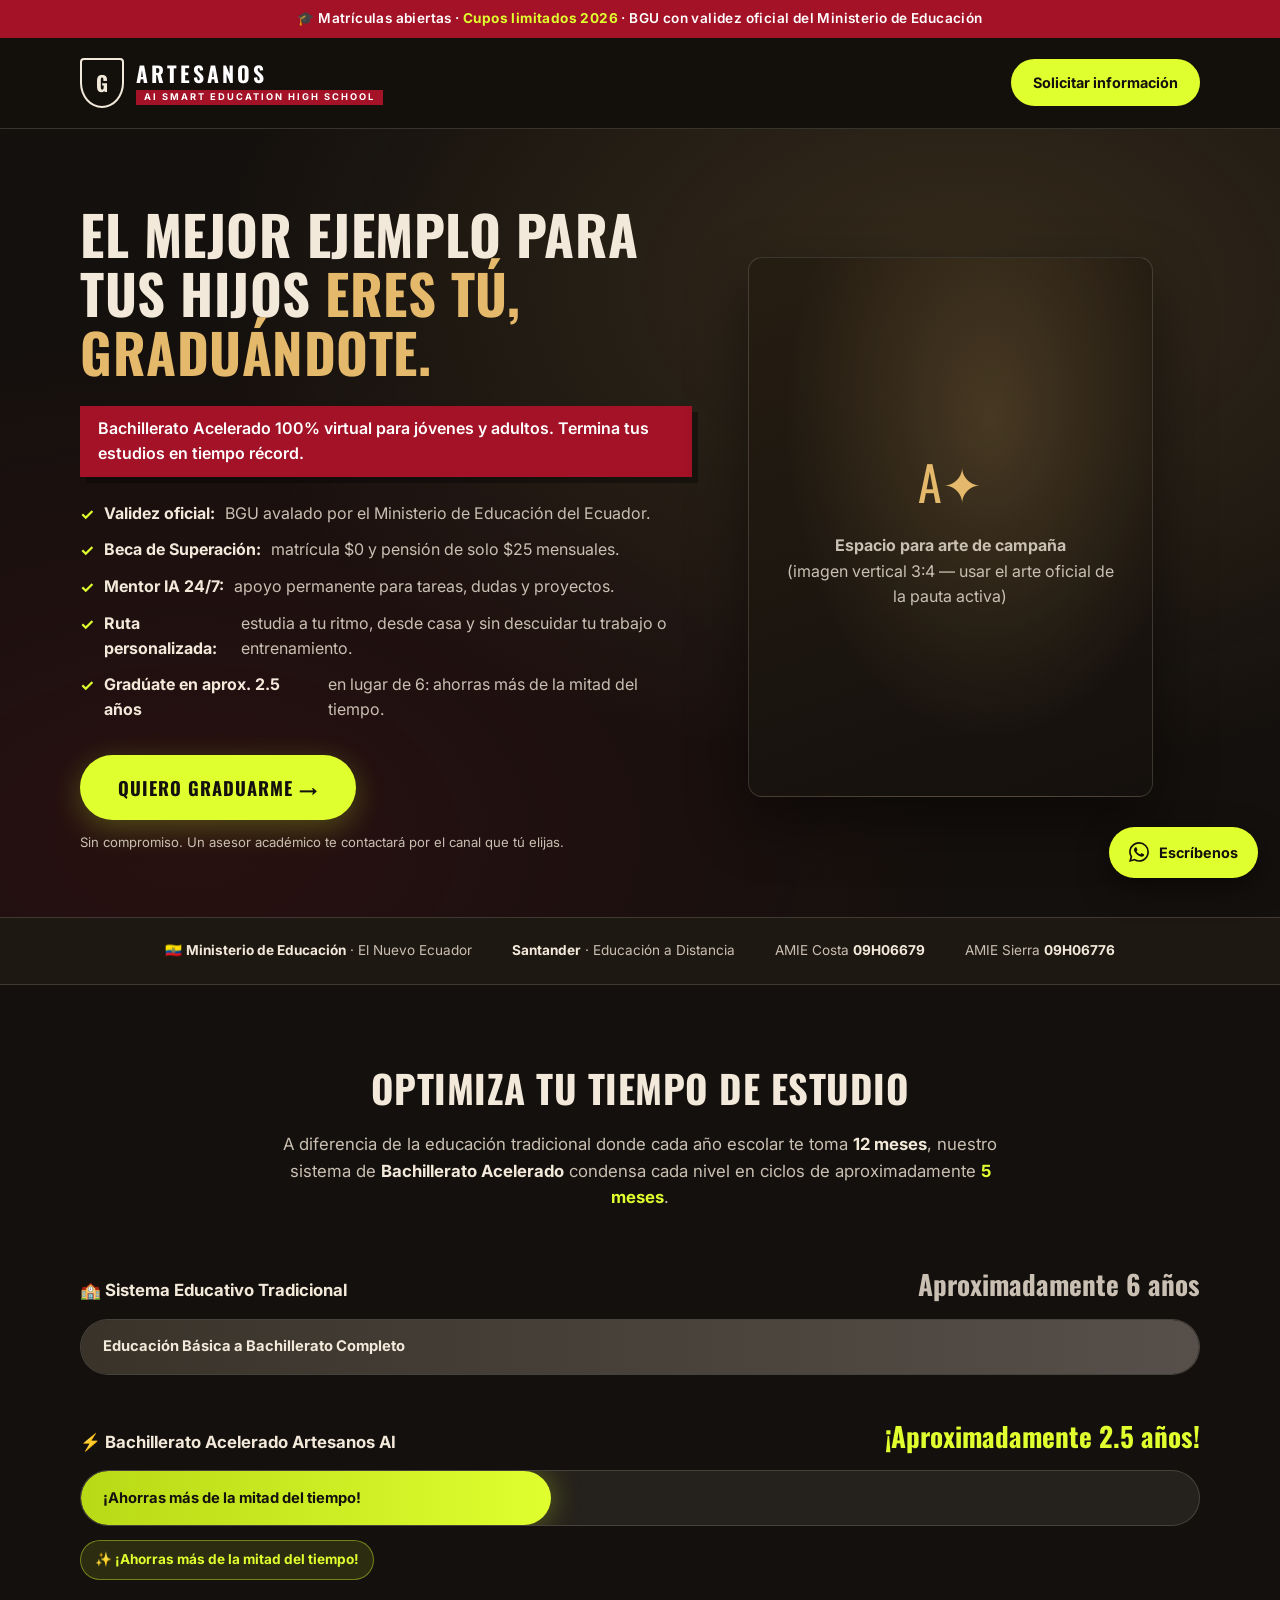
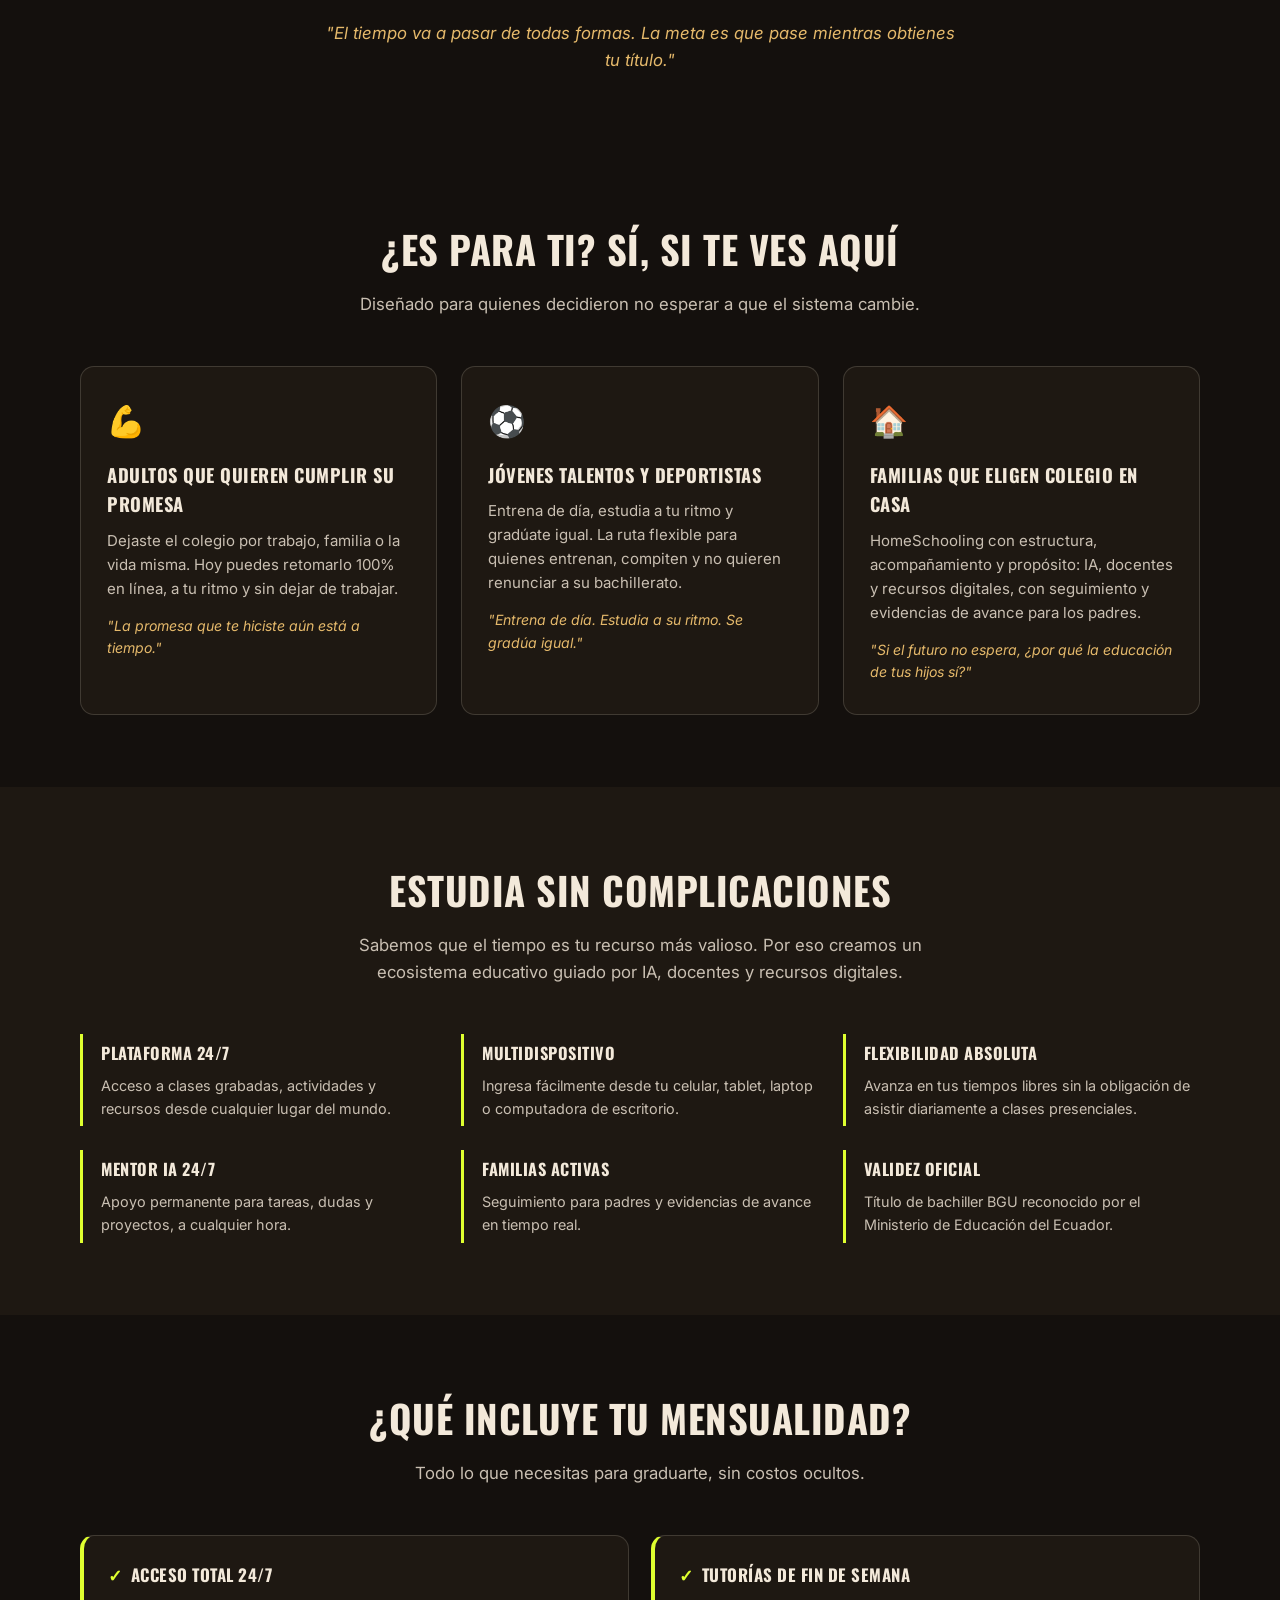
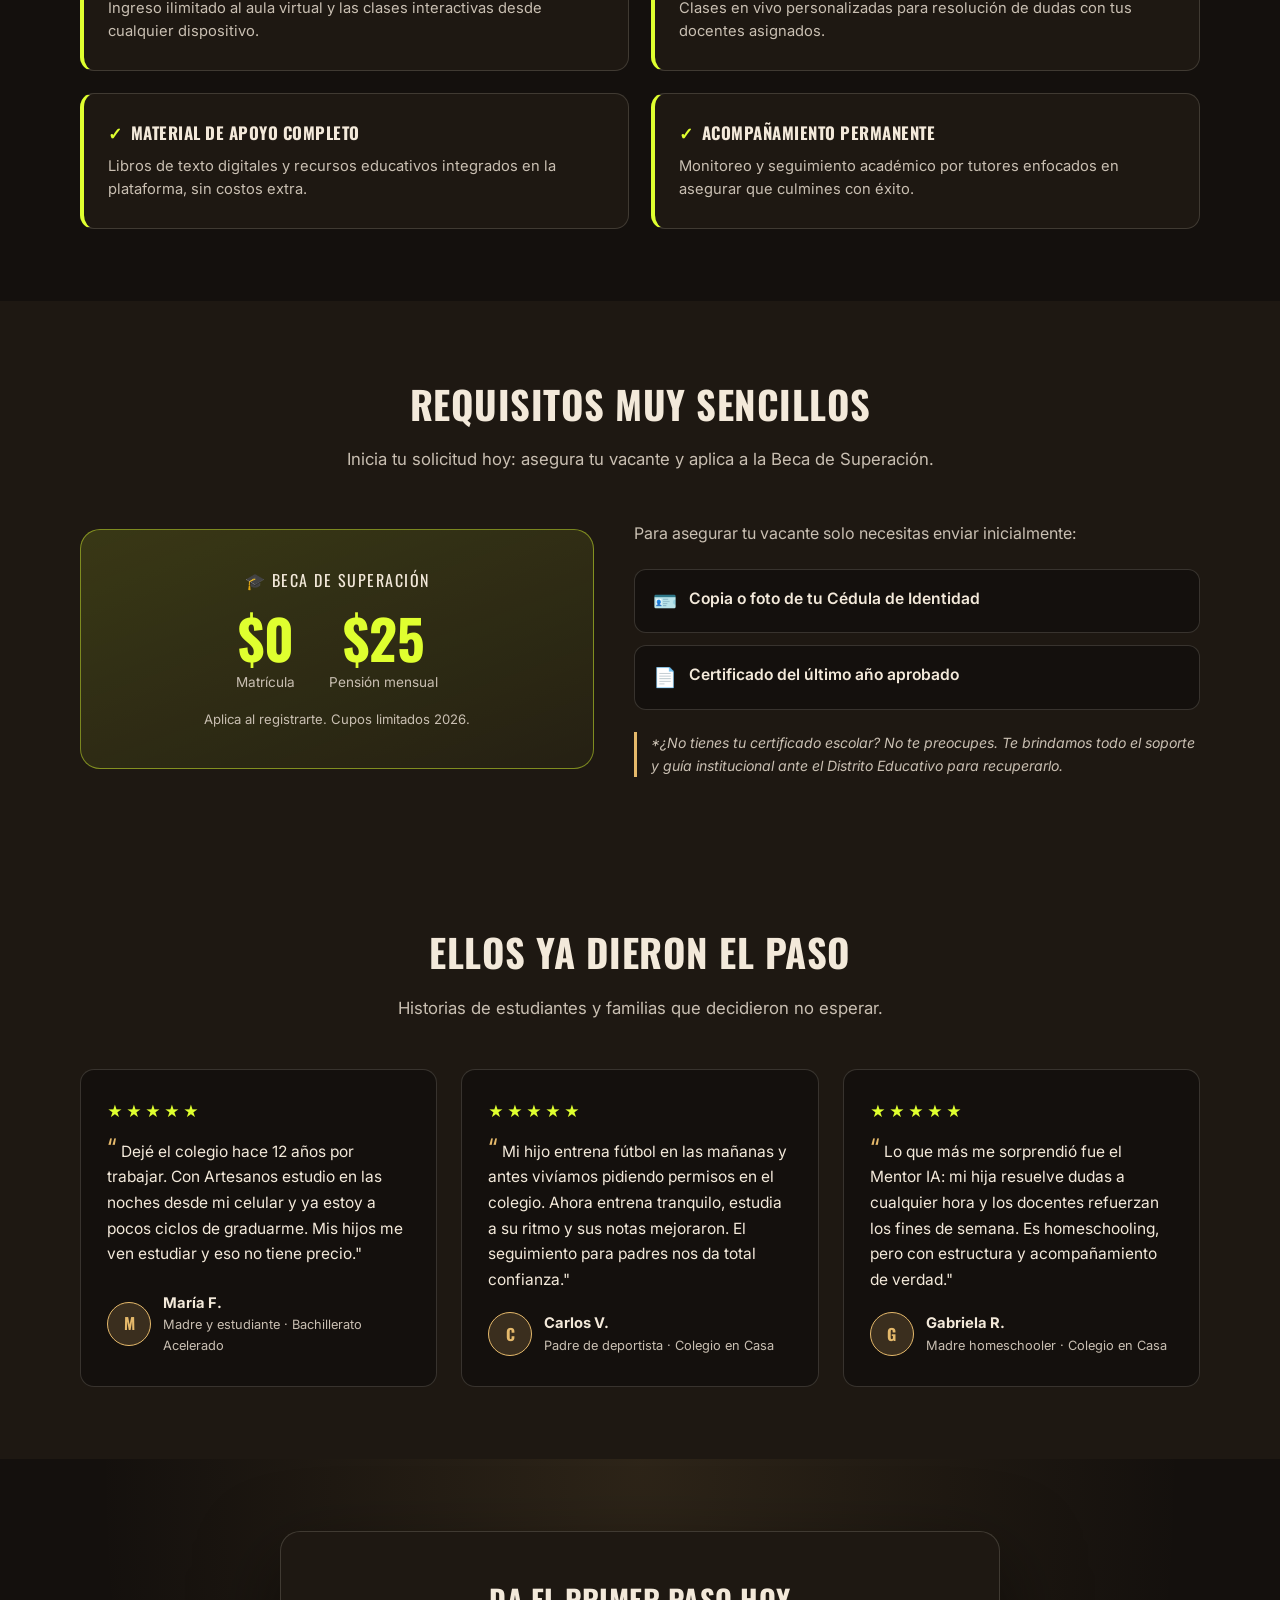
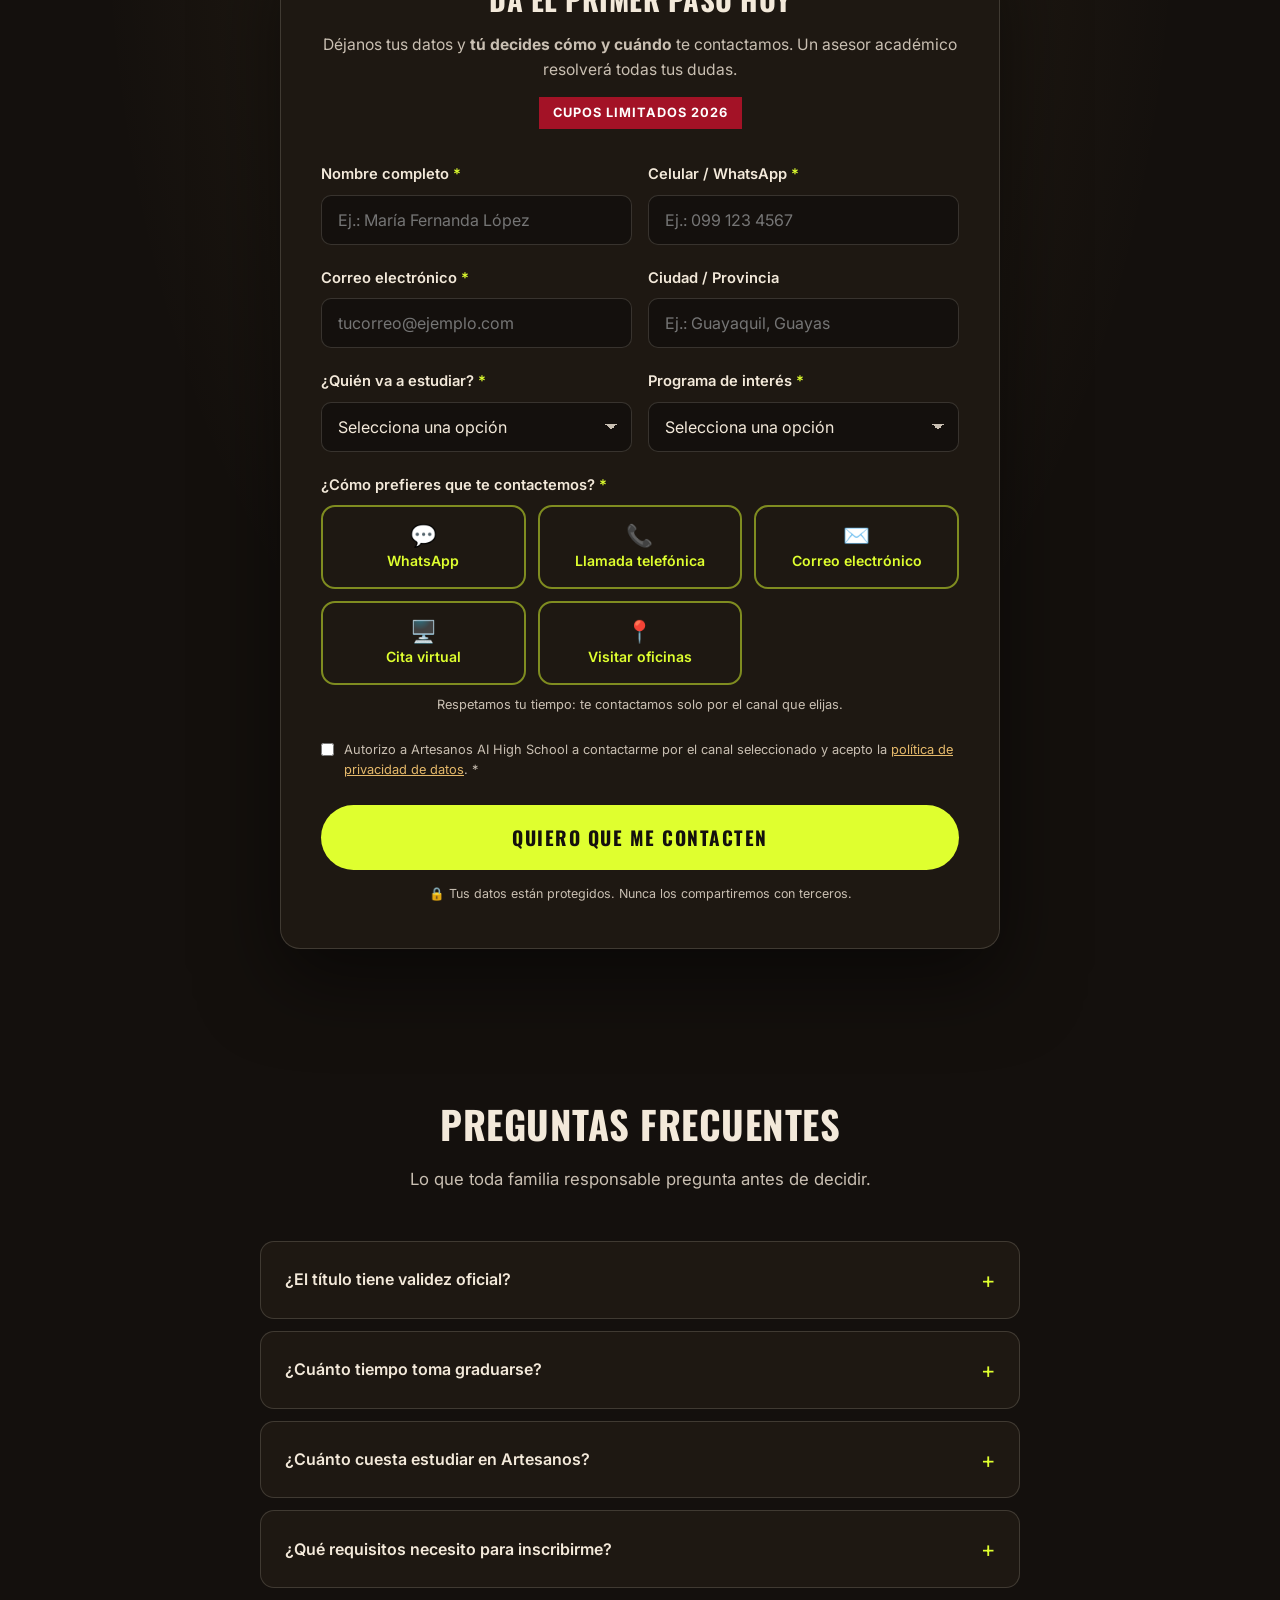
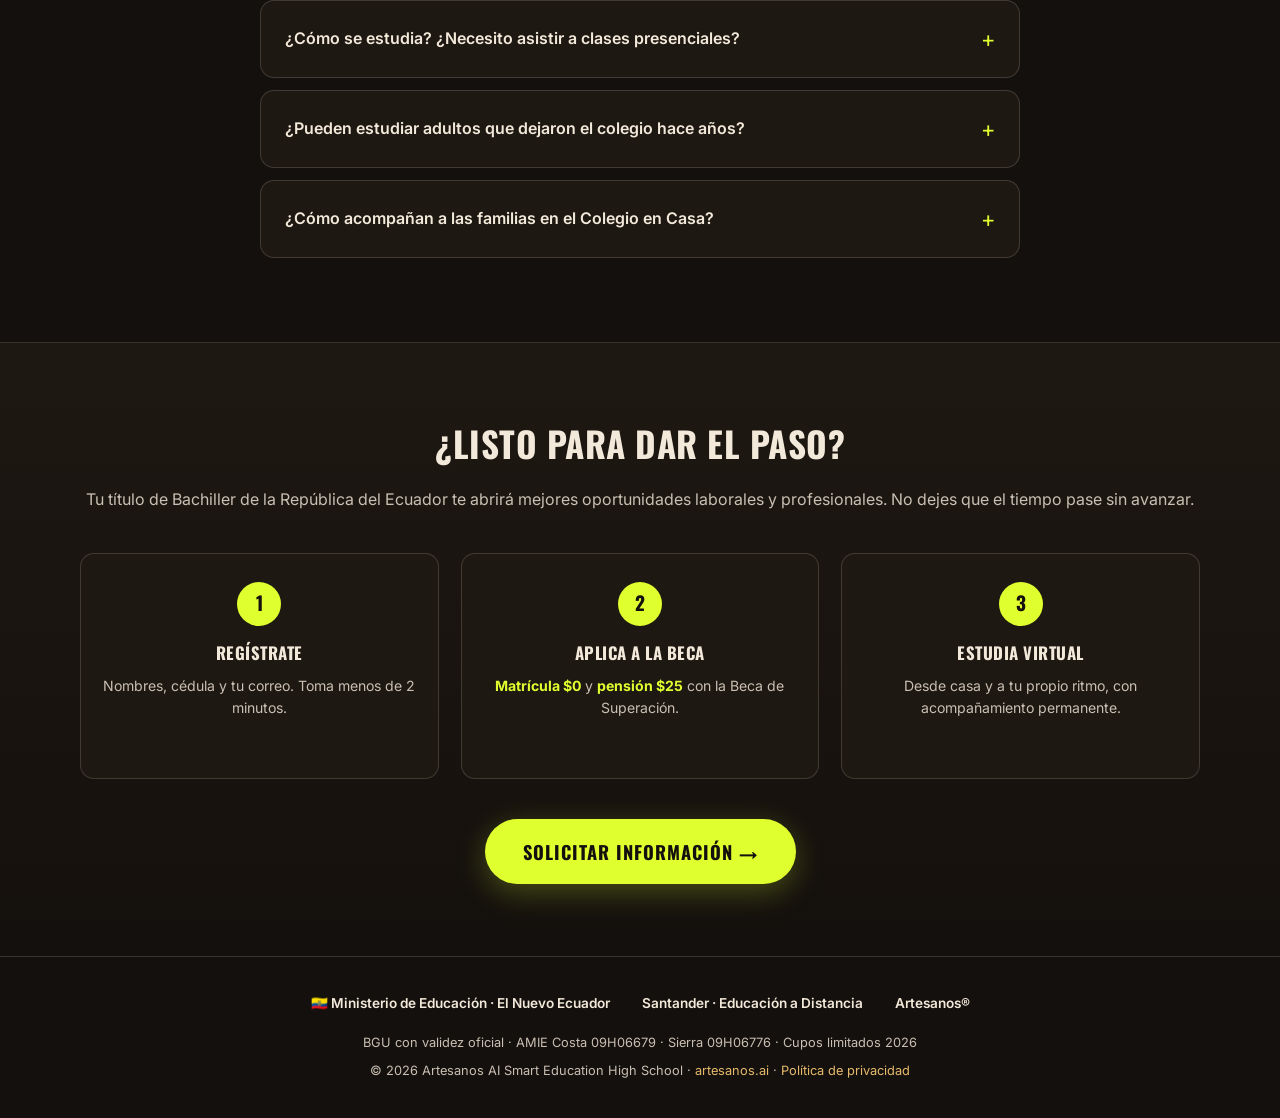
==== commit b5108acf: "Add rotating hero headlines, animated time comparison, testimonials, and pricing info - Hero headlin" ====
--- a/HighSchool/index.html
+++ b/HighSchool/index.html
@@ -140,8 +140,44 @@
       line-height: 1.08;
       color: var(--crema);
       margin-bottom: 20px;
+      /* Altura mínima para que el rotador de frases no mueva el layout */
+      min-height: 3.4em;
+      display: flex; align-items: center;
     }
     .hero h1 .resalte { color: var(--dorado); }
+
+    /* --- Rotador de titulares de campaña --- */
+    .frase-rotativa {
+      display: inline-block;
+      opacity: 1;
+      transform: translateY(0);
+      transition: opacity 0.45s ease, transform 0.45s ease;
+    }
+    .frase-rotativa.saliendo { opacity: 0; transform: translateY(-12px); }
+    .frase-rotativa.entrando { opacity: 0; transform: translateY(12px); transition: none; }
+
+    /* --- Marco para el arte de campaña en el hero --- */
+    .marco-campana {
+      position: relative;
+      border-radius: var(--radio);
+      overflow: hidden;
+      border: 1px solid var(--borde);
+      aspect-ratio: 3 / 4;
+      max-height: 540px;
+      background:
+        radial-gradient(ellipse at 60% 30%, rgba(229, 185, 107, 0.2), transparent 60%),
+        linear-gradient(160deg, #261d12, var(--negro));
+      display: grid; place-items: center;
+      text-align: center;
+      padding: 32px;
+      box-shadow: 0 24px 60px rgba(0,0,0,0.45);
+    }
+    .marco-campana .contenido-placeholder { color: var(--gris-texto); }
+    .marco-campana .contenido-placeholder .escudo-grande {
+      font-family: var(--fuente-titulo);
+      font-size: 3rem; color: var(--dorado); margin-bottom: 12px;
+    }
+    .marco-campana img { position: absolute; inset: 0; width: 100%; height: 100%; object-fit: cover; }
 
     .cinta {
       display: inline-block;
@@ -184,27 +220,68 @@
     }
     .nota-cta { font-size: 0.82rem; color: var(--gris-texto); margin-top: 12px; }
 
-    /* Tarjeta comparativa de tiempo (dato estrella de la campaña) */
-    .tarjeta-tiempo {
-      background: var(--negro-2);
+    /* ============================================================
+       COMPARATIVA ANIMADA: OPTIMIZA TU TIEMPO DE ESTUDIO
+       Barras de progreso que se animan al entrar en pantalla
+       (referencia: arte "optimizatutiempodeestudio")
+       ============================================================ */
+    .comparativa .intro-comp {
+      text-align: center; color: var(--gris-texto);
+      max-width: 720px; margin: 0 auto 52px; font-size: 1.05rem;
+    }
+    .comparativa .intro-comp strong { color: var(--crema); }
+    .comparativa .intro-comp .dato-lima { color: var(--lima); font-weight: 700; }
+
+    .fila-barra { margin-bottom: 40px; }
+    .fila-barra .cabecera {
+      display: flex; justify-content: space-between; align-items: baseline;
+      gap: 16px; margin-bottom: 12px; flex-wrap: wrap;
+    }
+    .fila-barra .sistema {
+      font-weight: 700; font-size: 1.05rem; color: var(--crema);
+      display: flex; align-items: center; gap: 10px;
+    }
+    .fila-barra .duracion {
+      font-family: var(--fuente-titulo);
+      font-size: clamp(1.2rem, 2.6vw, 1.7rem); font-weight: 700;
+      opacity: 0; transform: translateX(-10px);
+      transition: opacity 0.6s ease 1.1s, transform 0.6s ease 1.1s;
+    }
+    .fila-barra .duracion.tradicional { color: var(--gris-texto); }
+    .fila-barra .duracion.acelerado { color: var(--lima); }
+    .comparativa.animada .duracion { opacity: 1; transform: translateX(0); }
+
+    .pista {
+      background: rgba(243, 233, 218, 0.08);
       border: 1px solid var(--borde);
-      border-radius: var(--radio);
-      padding: 32px 28px;
-      box-shadow: 0 24px 60px rgba(0,0,0,0.45);
-    }
-    .tarjeta-tiempo h3 {
-      font-size: 0.85rem; letter-spacing: 2px;
-      color: var(--gris-texto); margin-bottom: 20px;
-    }
-    .fila-tiempo { padding: 16px 0; }
-    .fila-tiempo + .fila-tiempo { border-top: 1px dashed var(--borde); }
-    .fila-tiempo .etiqueta { font-size: 0.85rem; color: var(--gris-texto); margin-bottom: 6px; }
-    .fila-tiempo .valor {
-      font-family: var(--fuente-titulo);
-      font-size: 1.9rem; font-weight: 700; line-height: 1.1;
-    }
-    .fila-tiempo .valor.tradicional { color: var(--gris-texto); text-decoration: line-through; text-decoration-color: var(--rojo); text-decoration-thickness: 3px; }
-    .fila-tiempo .valor.artesanos { color: var(--lima); }
+      border-radius: 999px;
+      height: 56px;
+      overflow: hidden;
+      position: relative;
+    }
+    .relleno {
+      height: 100%;
+      border-radius: 999px;
+      display: flex; align-items: center;
+      padding: 0 22px;
+      font-weight: 700; font-size: 0.92rem;
+      white-space: nowrap;
+      width: 0; /* la animación lo lleva a su ancho final */
+      transition: width 1.6s cubic-bezier(0.22, 1, 0.36, 1) 0.2s;
+    }
+    .relleno.tradicional {
+      background: linear-gradient(90deg, #3a332a, #57504a);
+      color: var(--crema);
+    }
+    .relleno.acelerado {
+      background: linear-gradient(90deg, #b8d916, var(--lima));
+      color: var(--negro);
+      box-shadow: 0 0 30px rgba(223, 255, 47, 0.35);
+    }
+    /* Anchos finales: 6 años = 100% de la pista; 2.5 años ≈ 42% */
+    .comparativa.animada .relleno.tradicional { width: 100%; }
+    .comparativa.animada .relleno.acelerado { width: 42%; }
+
     .badge-ahorro {
       display: inline-block; margin-top: 14px;
       background: rgba(223, 255, 47, 0.12);
@@ -212,6 +289,22 @@
       color: var(--lima);
       font-size: 0.85rem; font-weight: 700;
       padding: 8px 14px; border-radius: 999px;
+      opacity: 0; transition: opacity 0.6s ease 1.4s;
+    }
+    .comparativa.animada .badge-ahorro { opacity: 1; }
+
+    .cita-tiempo {
+      text-align: center; font-style: italic;
+      color: var(--dorado); font-size: 1.05rem;
+      max-width: 640px; margin: 36px auto 0;
+    }
+
+    /* En pantallas pequeñas la barra lima (42%) es muy corta para el
+       texto: se oculta el texto interno y se muestra el badge debajo */
+    @media (max-width: 700px) {
+      .relleno.acelerado { font-size: 0; padding: 0; }
+      .pista { height: 40px; }
+      .relleno.tradicional { font-size: 0.78rem; padding: 0 14px; }
     }
 
     /* ============================================================
@@ -332,28 +425,40 @@
     .campo select { appearance: none; background-image: linear-gradient(45deg, transparent 50%, var(--gris-texto) 50%), linear-gradient(135deg, var(--gris-texto) 50%, transparent 50%); background-position: calc(100% - 20px) 50%, calc(100% - 14px) 50%; background-size: 6px 6px; background-repeat: no-repeat; }
     .fila-2 { display: grid; grid-template-columns: 1fr 1fr; gap: 16px; }
 
-    /* --- Chips lima: preferencia de contacto (experiencia de cliente) --- */
-    .grupo-chips { display: flex; flex-wrap: wrap; gap: 10px; }
+    /* --- Chips lima: preferencia de contacto (experiencia de cliente) ---
+       Cuadrícula ordenada: tarjetas de igual ancho y alto, alineadas,
+       con ícono arriba y texto centrado. --- */
+    .grupo-chips {
+      display: grid;
+      grid-template-columns: repeat(3, 1fr);
+      gap: 12px;
+    }
     .chip {
-      display: inline-flex; align-items: center; gap: 8px;
+      display: flex; flex-direction: column;
+      align-items: center; justify-content: center; gap: 6px;
+      min-height: 84px;
       background: transparent;
       border: 2px solid rgba(223, 255, 47, 0.5);
       color: var(--lima);
       font-family: var(--fuente-texto);
-      font-weight: 600; font-size: 0.92rem;
-      padding: 12px 20px; border-radius: 999px;
+      font-weight: 600; font-size: 0.88rem;
+      text-align: center; line-height: 1.25;
+      padding: 14px 10px; border-radius: 14px;
       cursor: pointer;
       transition: all 0.15s ease;
       user-select: none;
     }
-    .chip:hover { border-color: var(--lima); background: rgba(223, 255, 47, 0.08); }
+    .chip .icono-chip { font-size: 1.35rem; line-height: 1; }
+    .chip:hover { border-color: var(--lima); background: rgba(223, 255, 47, 0.08); transform: translateY(-2px); }
     .chip.activo {
       background: var(--lima);
       border-color: var(--lima);
       color: var(--negro);
       box-shadow: 0 6px 20px rgba(223, 255, 47, 0.3);
     }
-    .ayuda-chip { font-size: 0.8rem; color: var(--gris-texto); margin-top: 8px; }
+    .chip.activo .icono-chip { transform: scale(1.1); }
+    .ayuda-chip { font-size: 0.8rem; color: var(--gris-texto); margin-top: 10px; text-align: center; }
+    @media (max-width: 620px) { .grupo-chips { grid-template-columns: repeat(2, 1fr); } }
 
     /* Bloques condicionales según la preferencia elegida */
     .condicional { display: none; margin-top: 18px; animation: aparecer 0.25s ease; }
@@ -402,6 +507,109 @@
     .mensaje-exito .canal { color: var(--lima); font-weight: 700; }
 
     /* ============================================================
+       MENSUALIDAD (qué incluye)
+       ============================================================ */
+    .grid-2 { display: grid; grid-template-columns: 1fr 1fr; gap: 22px; }
+    .tarjeta-incluye {
+      background: var(--negro-2);
+      border: 1px solid var(--borde);
+      border-left: 4px solid var(--lima);
+      border-radius: var(--radio);
+      padding: 26px 24px;
+    }
+    .tarjeta-incluye h3 { font-size: 1.05rem; color: var(--crema); margin-bottom: 8px; }
+    .tarjeta-incluye h3 .check-lima { color: var(--lima); margin-right: 8px; }
+    .tarjeta-incluye p { font-size: 0.92rem; color: var(--gris-texto); }
+
+    /* ============================================================
+       BECA + REQUISITOS
+       ============================================================ */
+    .seccion-beca { background: var(--negro-2); }
+    .grid-beca { display: grid; grid-template-columns: 1fr 1.1fr; gap: 40px; align-items: center; }
+    .tarjeta-beca {
+      background: linear-gradient(160deg, rgba(223, 255, 47, 0.14), rgba(223, 255, 47, 0.04));
+      border: 1px solid rgba(223, 255, 47, 0.45);
+      border-radius: 20px;
+      padding: 38px 32px;
+      text-align: center;
+    }
+    .tarjeta-beca .titulo-beca {
+      font-family: var(--fuente-titulo); text-transform: uppercase;
+      letter-spacing: 1.5px; font-size: 1rem; color: var(--crema); margin-bottom: 18px;
+    }
+    .tarjeta-beca .precios { display: flex; justify-content: center; gap: 34px; margin-bottom: 16px; }
+    .tarjeta-beca .precio .monto {
+      font-family: var(--fuente-titulo);
+      font-size: clamp(2.4rem, 5vw, 3.4rem); font-weight: 700; color: var(--lima); line-height: 1;
+    }
+    .tarjeta-beca .precio .detalle { font-size: 0.85rem; color: var(--gris-texto); margin-top: 6px; }
+    .tarjeta-beca .nota-beca { font-size: 0.82rem; color: var(--gris-texto); }
+
+    .lista-requisitos { list-style: none; margin: 22px 0; }
+    .lista-requisitos li {
+      display: flex; gap: 12px; align-items: flex-start;
+      background: var(--negro);
+      border: 1px solid var(--borde);
+      border-radius: 12px;
+      padding: 16px 18px; margin-bottom: 12px;
+      color: var(--crema); font-weight: 600; font-size: 0.98rem;
+    }
+    .lista-requisitos li .icono-req { color: var(--lima); font-size: 1.2rem; flex-shrink: 0; }
+    .nota-certificado {
+      font-size: 0.88rem; font-style: italic; color: var(--gris-texto);
+      border-left: 3px solid var(--dorado); padding-left: 14px;
+    }
+
+    /* ============================================================
+       TESTIMONIOS
+       ============================================================ */
+    .testimonios { background: var(--negro-2); }
+    .tarjeta-testimonio {
+      background: var(--negro);
+      border: 1px solid var(--borde);
+      border-radius: var(--radio);
+      padding: 30px 26px;
+      display: flex; flex-direction: column;
+    }
+    .tarjeta-testimonio .estrellas { color: var(--lima); letter-spacing: 3px; margin-bottom: 14px; font-size: 0.95rem; }
+    .tarjeta-testimonio blockquote {
+      color: var(--crema); font-size: 0.97rem; line-height: 1.65;
+      flex-grow: 1; margin-bottom: 20px;
+    }
+    .tarjeta-testimonio blockquote::before { content: "“"; color: var(--dorado); font-size: 1.6rem; line-height: 0; margin-right: 4px; }
+    .tarjeta-testimonio .autor { display: flex; align-items: center; gap: 12px; }
+    .tarjeta-testimonio .avatar {
+      width: 44px; height: 44px; border-radius: 50%; flex-shrink: 0;
+      background: rgba(229, 185, 107, 0.18);
+      border: 1px solid var(--dorado);
+      display: grid; place-items: center;
+      font-family: var(--fuente-titulo); font-weight: 700; color: var(--dorado);
+    }
+    .tarjeta-testimonio .autor .nombre { font-weight: 700; color: var(--crema); font-size: 0.92rem; }
+    .tarjeta-testimonio .autor .rol { font-size: 0.8rem; color: var(--gris-texto); }
+
+    /* ============================================================
+       PASOS (¿Listo para dar el paso?)
+       ============================================================ */
+    .pasos { display: grid; grid-template-columns: repeat(3, 1fr); gap: 22px; margin: 40px 0; }
+    .paso {
+      background: var(--negro-2);
+      border: 1px solid var(--borde);
+      border-radius: var(--radio);
+      padding: 28px 22px; text-align: center;
+    }
+    .paso .numero {
+      width: 44px; height: 44px; margin: 0 auto 14px;
+      border-radius: 50%;
+      background: var(--lima); color: var(--negro);
+      font-family: var(--fuente-titulo); font-weight: 700; font-size: 1.2rem;
+      display: grid; place-items: center;
+    }
+    .paso h3 { font-size: 1.05rem; color: var(--crema); margin-bottom: 8px; }
+    .paso p { font-size: 0.88rem; color: var(--gris-texto); }
+    .paso p strong { color: var(--lima); }
+
+    /* ============================================================
        FAQ (manejo de objeciones)
        ============================================================ */
     .faq details {
@@ -474,7 +682,11 @@
       .hero-grid { grid-template-columns: 1fr; gap: 40px; }
       .grid-3 { grid-template-columns: 1fr; }
       .grid-4 { grid-template-columns: 1fr 1fr; }
+      .grid-2 { grid-template-columns: 1fr; }
+      .grid-beca { grid-template-columns: 1fr; }
+      .pasos { grid-template-columns: 1fr; }
       .caja-form { padding: 32px 22px; }
+      .marco-campana { max-width: 420px; margin: 0 auto; }
     }
     @media (max-width: 560px) {
       .grid-4 { grid-template-columns: 1fr; }
@@ -510,10 +722,12 @@
   <section class="hero">
     <div class="contenedor hero-grid">
       <div>
-        <h1>El mejor ejemplo para tus hijos <span class="resalte">eres tú, graduándote.</span></h1>
+        <!-- Titular rotativo: las frases de campaña van cambiando (ver JS al final) -->
+        <h1 aria-live="polite"><span class="frase-rotativa" id="frase-hero">El mejor ejemplo para tus hijos <span class="resalte">eres tú, graduándote.</span></span></h1>
         <div class="cinta">Bachillerato Acelerado 100% virtual para jóvenes y adultos. Termina tus estudios en tiempo récord.</div>
         <ul class="hero-puntos">
           <li><strong>Validez oficial:</strong> BGU avalado por el Ministerio de Educación del Ecuador.</li>
+          <li><strong>Beca de Superación:</strong> matrícula $0 y pensión de solo $25 mensuales.</li>
           <li><strong>Mentor IA 24/7:</strong> apoyo permanente para tareas, dudas y proyectos.</li>
           <li><strong>Ruta personalizada:</strong> estudia a tu ritmo, desde casa y sin descuidar tu trabajo o entrenamiento.</li>
           <li><strong>Gradúate en aprox. 2.5 años</strong> en lugar de 6: ahorras más de la mitad del tiempo.</li>
@@ -522,18 +736,13 @@
         <p class="nota-cta">Sin compromiso. Un asesor académico te contactará por el canal que tú elijas.</p>
       </div>
 
-      <!-- Comparativa de tiempo: el dato estrella de la campaña -->
-      <div class="tarjeta-tiempo">
-        <h3>¿Cuánto tiempo necesitas para graduarte?</h3>
-        <div class="fila-tiempo">
-          <div class="etiqueta">🏫 Sistema educativo tradicional (básica a bachillerato completo)</div>
-          <div class="valor tradicional">Aprox. 6 años</div>
-        </div>
-        <div class="fila-tiempo">
-          <div class="etiqueta">✨ Artesanos AI High School</div>
-          <div class="valor artesanos">Aprox. 2.5 años</div>
-        </div>
-        <span class="badge-ahorro">¡Ahorras más de la mitad del tiempo!</span>
+      <!-- Banner de campaña: reemplazar el placeholder por el arte oficial.
+           TODO (dev): <img src="ruta/arte-campana.jpg" alt="Artesanos AI High School"> dentro de .marco-campana -->
+      <div class="marco-campana">
+        <div class="contenido-placeholder">
+          <div class="escudo-grande">A✦</div>
+          <p><strong>Espacio para arte de campaña</strong><br>(imagen vertical 3:4 — usar el arte oficial de la pauta activa)</p>
+        </div>
       </div>
     </div>
   </section>
@@ -547,6 +756,39 @@
       <span>AMIE Sierra <strong>09H06776</strong></span>
     </div>
   </div>
+
+  <!-- ============ COMPARATIVA ANIMADA: OPTIMIZA TU TIEMPO ============ -->
+  <section class="comparativa" id="comparativa">
+    <div class="contenedor">
+      <h2 class="titulo-seccion">Optimiza tu tiempo de estudio</h2>
+      <p class="intro-comp">A diferencia de la educación tradicional donde cada año escolar te toma <strong>12 meses</strong>, nuestro sistema de <strong>Bachillerato Acelerado</strong> condensa cada nivel en ciclos de aproximadamente <span class="dato-lima">5 meses</span>.</p>
+
+      <!-- Barra 1: sistema tradicional -->
+      <div class="fila-barra">
+        <div class="cabecera">
+          <span class="sistema">🏫 Sistema Educativo Tradicional</span>
+          <span class="duracion tradicional">Aproximadamente 6 años</span>
+        </div>
+        <div class="pista">
+          <div class="relleno tradicional">Educación Básica a Bachillerato Completo</div>
+        </div>
+      </div>
+
+      <!-- Barra 2: Artesanos (se anima hasta el 42% ≈ 2.5 de 6 años) -->
+      <div class="fila-barra">
+        <div class="cabecera">
+          <span class="sistema">⚡ Bachillerato Acelerado Artesanos AI</span>
+          <span class="duracion acelerado">¡Aproximadamente 2.5 años!</span>
+        </div>
+        <div class="pista">
+          <div class="relleno acelerado">¡Ahorras más de la mitad del tiempo!</div>
+        </div>
+        <span class="badge-ahorro">✨ ¡Ahorras más de la mitad del tiempo!</span>
+      </div>
+
+      <p class="cita-tiempo">"El tiempo va a pasar de todas formas. La meta es que pase mientras obtienes tu título."</p>
+    </div>
+  </section>
 
   <!-- ============ AUDIENCIAS ============ -->
   <section>
@@ -576,15 +818,23 @@
     </div>
   </section>
 
-  <!-- ============ BENEFICIOS ============ -->
+  <!-- ============ BENEFICIOS: ESTUDIA SIN COMPLICACIONES ============ -->
   <section class="beneficios">
     <div class="contenedor">
-      <h2 class="titulo-seccion">Educación inteligente, resultados reales</h2>
-      <p class="subtitulo-seccion">Un ecosistema educativo guiado por IA, docentes y recursos digitales.</p>
-      <div class="grid-4">
+      <h2 class="titulo-seccion">Estudia sin complicaciones</h2>
+      <p class="subtitulo-seccion">Sabemos que el tiempo es tu recurso más valioso. Por eso creamos un ecosistema educativo guiado por IA, docentes y recursos digitales.</p>
+      <div class="grid-3">
         <div class="beneficio">
-          <h3>Ruta personalizada</h3>
-          <p>Aprendizaje adaptado al ritmo de cada estudiante, sin horarios rígidos.</p>
+          <h3>Plataforma 24/7</h3>
+          <p>Acceso a clases grabadas, actividades y recursos desde cualquier lugar del mundo.</p>
+        </div>
+        <div class="beneficio">
+          <h3>Multidispositivo</h3>
+          <p>Ingresa fácilmente desde tu celular, tablet, laptop o computadora de escritorio.</p>
+        </div>
+        <div class="beneficio">
+          <h3>Flexibilidad absoluta</h3>
+          <p>Avanza en tus tiempos libres sin la obligación de asistir diariamente a clases presenciales.</p>
         </div>
         <div class="beneficio">
           <h3>Mentor IA 24/7</h3>
@@ -596,7 +846,112 @@
         </div>
         <div class="beneficio">
           <h3>Validez oficial</h3>
-          <p>Título de bachiller BGU reconocido por el Ministerio de Educación.</p>
+          <p>Título de bachiller BGU reconocido por el Ministerio de Educación del Ecuador.</p>
+        </div>
+      </div>
+    </div>
+  </section>
+
+  <!-- ============ QUÉ INCLUYE TU MENSUALIDAD ============ -->
+  <section>
+    <div class="contenedor">
+      <h2 class="titulo-seccion">¿Qué incluye tu mensualidad?</h2>
+      <p class="subtitulo-seccion">Todo lo que necesitas para graduarte, sin costos ocultos.</p>
+      <div class="grid-2">
+        <div class="tarjeta-incluye">
+          <h3><span class="check-lima">✓</span>Acceso Total 24/7</h3>
+          <p>Ingreso ilimitado al aula virtual y las clases interactivas desde cualquier dispositivo.</p>
+        </div>
+        <div class="tarjeta-incluye">
+          <h3><span class="check-lima">✓</span>Tutorías de Fin de Semana</h3>
+          <p>Clases en vivo personalizadas para resolución de dudas con tus docentes asignados.</p>
+        </div>
+        <div class="tarjeta-incluye">
+          <h3><span class="check-lima">✓</span>Material de Apoyo Completo</h3>
+          <p>Libros de texto digitales y recursos educativos integrados en la plataforma, sin costos extra.</p>
+        </div>
+        <div class="tarjeta-incluye">
+          <h3><span class="check-lima">✓</span>Acompañamiento Permanente</h3>
+          <p>Monitoreo y seguimiento académico por tutores enfocados en asegurar que culmines con éxito.</p>
+        </div>
+      </div>
+    </div>
+  </section>
+
+  <!-- ============ BECA DE SUPERACIÓN + REQUISITOS ============ -->
+  <section class="seccion-beca">
+    <div class="contenedor">
+      <h2 class="titulo-seccion">Requisitos muy sencillos</h2>
+      <p class="subtitulo-seccion">Inicia tu solicitud hoy: asegura tu vacante y aplica a la Beca de Superación.</p>
+      <div class="grid-beca">
+        <!-- Tarjeta de la beca: el gancho económico de la campaña -->
+        <div class="tarjeta-beca">
+          <div class="titulo-beca">🎓 Beca de Superación</div>
+          <div class="precios">
+            <div class="precio">
+              <div class="monto">$0</div>
+              <div class="detalle">Matrícula</div>
+            </div>
+            <div class="precio">
+              <div class="monto">$25</div>
+              <div class="detalle">Pensión mensual</div>
+            </div>
+          </div>
+          <p class="nota-beca">Aplica al registrarte. Cupos limitados 2026.</p>
+        </div>
+        <!-- Requisitos -->
+        <div>
+          <p style="color: var(--gris-texto);">Para asegurar tu vacante solo necesitas enviar inicialmente:</p>
+          <ul class="lista-requisitos">
+            <li><span class="icono-req">🪪</span> Copia o foto de tu Cédula de Identidad</li>
+            <li><span class="icono-req">📄</span> Certificado del último año aprobado</li>
+          </ul>
+          <p class="nota-certificado">*¿No tienes tu certificado escolar? No te preocupes. Te brindamos todo el soporte y guía institucional ante el Distrito Educativo para recuperarlo.</p>
+        </div>
+      </div>
+    </div>
+  </section>
+
+  <!-- ============ TESTIMONIOS ============ -->
+  <!-- TODO (dev/marketing): reemplazar por testimonios reales verificados
+       (con autorización de uso de nombre e imagen) antes de publicar. -->
+  <section class="testimonios">
+    <div class="contenedor">
+      <h2 class="titulo-seccion">Ellos ya dieron el paso</h2>
+      <p class="subtitulo-seccion">Historias de estudiantes y familias que decidieron no esperar.</p>
+      <div class="grid-3">
+        <div class="tarjeta-testimonio">
+          <div class="estrellas">★★★★★</div>
+          <blockquote>Dejé el colegio hace 12 años por trabajar. Con Artesanos estudio en las noches desde mi celular y ya estoy a pocos ciclos de graduarme. Mis hijos me ven estudiar y eso no tiene precio."</blockquote>
+          <div class="autor">
+            <div class="avatar">M</div>
+            <div>
+              <div class="nombre">María F.</div>
+              <div class="rol">Madre y estudiante · Bachillerato Acelerado</div>
+            </div>
+          </div>
+        </div>
+        <div class="tarjeta-testimonio">
+          <div class="estrellas">★★★★★</div>
+          <blockquote>Mi hijo entrena fútbol en las mañanas y antes vivíamos pidiendo permisos en el colegio. Ahora entrena tranquilo, estudia a su ritmo y sus notas mejoraron. El seguimiento para padres nos da total confianza."</blockquote>
+          <div class="autor">
+            <div class="avatar">C</div>
+            <div>
+              <div class="nombre">Carlos V.</div>
+              <div class="rol">Padre de deportista · Colegio en Casa</div>
+            </div>
+          </div>
+        </div>
+        <div class="tarjeta-testimonio">
+          <div class="estrellas">★★★★★</div>
+          <blockquote>Lo que más me sorprendió fue el Mentor IA: mi hija resuelve dudas a cualquier hora y los docentes refuerzan los fines de semana. Es homeschooling, pero con estructura y acompañamiento de verdad."</blockquote>
+          <div class="autor">
+            <div class="avatar">G</div>
+            <div>
+              <div class="nombre">Gabriela R.</div>
+              <div class="rol">Madre homeschooler · Colegio en Casa</div>
+            </div>
+          </div>
         </div>
       </div>
     </div>
@@ -674,11 +1029,11 @@
             <div class="campo">
               <label>¿Cómo prefieres que te contactemos? <span class="req">*</span></label>
               <div class="grupo-chips" id="chips-canal" role="radiogroup" aria-label="Canal de contacto preferido">
-                <button type="button" class="chip" data-canal="whatsapp">💬 WhatsApp</button>
-                <button type="button" class="chip" data-canal="llamada">📞 Llamada telefónica</button>
-                <button type="button" class="chip" data-canal="correo">✉️ Correo electrónico</button>
-                <button type="button" class="chip" data-canal="cita-virtual">🖥️ Cita virtual con la institución</button>
-                <button type="button" class="chip" data-canal="visita">📍 Visitar sus oficinas</button>
+                <button type="button" class="chip" data-canal="whatsapp"><span class="icono-chip">💬</span>WhatsApp</button>
+                <button type="button" class="chip" data-canal="llamada"><span class="icono-chip">📞</span>Llamada telefónica</button>
+                <button type="button" class="chip" data-canal="correo"><span class="icono-chip">✉️</span>Correo electrónico</button>
+                <button type="button" class="chip" data-canal="cita-virtual"><span class="icono-chip">🖥️</span>Cita virtual</button>
+                <button type="button" class="chip" data-canal="visita"><span class="icono-chip">📍</span>Visitar oficinas</button>
               </div>
               <p class="ayuda-chip">Respetamos tu tiempo: te contactamos solo por el canal que elijas.</p>
               <input type="hidden" id="canal-preferido" name="canal_preferido" value="">
@@ -771,7 +1126,15 @@
         </details>
         <details>
           <summary>¿Cuánto tiempo toma graduarse?</summary>
-          <div class="respuesta">Con nuestro Bachillerato Acelerado, completar desde educación básica hasta el bachillerato toma aproximadamente 2.5 años, frente a los 6 años del sistema tradicional. El tiempo exacto depende del nivel en el que ingreses y de tu ritmo de estudio.</div>
+          <div class="respuesta">Con nuestro Bachillerato Acelerado, cada nivel se condensa en ciclos de aproximadamente 5 meses (frente a los 12 meses del año escolar tradicional). Completar desde educación básica hasta el bachillerato toma aproximadamente 2.5 años, frente a los 6 años del sistema tradicional. El tiempo exacto depende del nivel en el que ingreses y de tu ritmo de estudio.</div>
+        </details>
+        <details>
+          <summary>¿Cuánto cuesta estudiar en Artesanos?</summary>
+          <div class="respuesta">Con la Beca de Superación, la matrícula es de $0 y la pensión mensual de $25. Incluye acceso total 24/7 al aula virtual, tutorías en vivo de fin de semana, material de apoyo completo (libros digitales sin costo extra) y acompañamiento permanente de tutores.</div>
+        </details>
+        <details>
+          <summary>¿Qué requisitos necesito para inscribirme?</summary>
+          <div class="respuesta">Solo dos documentos iniciales: copia o foto de tu Cédula de Identidad y el certificado del último año aprobado. ¿No tienes tu certificado escolar? Te brindamos todo el soporte y guía institucional ante el Distrito Educativo para recuperarlo.</div>
         </details>
         <details>
           <summary>¿Cómo se estudia? ¿Necesito asistir a clases presenciales?</summary>
@@ -789,11 +1152,28 @@
     </div>
   </section>
 
-  <!-- ============ CTA FINAL ============ -->
+  <!-- ============ CTA FINAL: ¿LISTO PARA DAR EL PASO? ============ -->
   <section class="cta-final">
     <div class="contenedor">
-      <h2>La promesa que te hiciste aún está a tiempo</h2>
-      <p>Cupos limitados 2026. Da el primer paso hoy: tú eliges cómo te contactamos.</p>
+      <h2>¿Listo para dar el paso?</h2>
+      <p>Tu título de Bachiller de la República del Ecuador te abrirá mejores oportunidades laborales y profesionales. No dejes que el tiempo pase sin avanzar.</p>
+      <div class="pasos">
+        <div class="paso">
+          <div class="numero">1</div>
+          <h3>Regístrate</h3>
+          <p>Nombres, cédula y tu correo. Toma menos de 2 minutos.</p>
+        </div>
+        <div class="paso">
+          <div class="numero">2</div>
+          <h3>Aplica a la Beca</h3>
+          <p><strong>Matrícula $0</strong> y <strong>pensión $25</strong> con la Beca de Superación.</p>
+        </div>
+        <div class="paso">
+          <div class="numero">3</div>
+          <h3>Estudia virtual</h3>
+          <p>Desde casa y a tu propio ritmo, con acompañamiento permanente.</p>
+        </div>
+      </div>
       <a href="#solicitar" class="btn-principal">Solicitar información →</a>
     </div>
   </section>
@@ -820,6 +1200,49 @@
 
   <script>
     // ============================================================
+    // 0a. Rotador de titulares del hero (frases de campaña)
+    // ============================================================
+    const frasesHero = [
+      'El mejor ejemplo para tus hijos <span class="resalte">eres tú, graduándote.</span>',
+      'Si el futuro no espera, <span class="resalte">¿por qué la educación de tus hijos sí?</span>',
+      '¿Te faltó terminar el colegio? <span class="resalte">Termínalo en tiempo récord.</span>',
+      'La promesa que te hiciste <span class="resalte">aún está a tiempo.</span>',
+      'Su talento no puede <span class="resalte">esperar al timbre.</span>',
+      'Entrena de día. Estudia a su ritmo. <span class="resalte">Se gradúa igual.</span>'
+    ];
+    const elFrase = document.getElementById('frase-hero');
+    let indiceFrase = 0;
+    setInterval(() => {
+      elFrase.classList.add('saliendo');                    // fade out hacia arriba
+      setTimeout(() => {
+        indiceFrase = (indiceFrase + 1) % frasesHero.length;
+        elFrase.innerHTML = frasesHero[indiceFrase];
+        elFrase.classList.remove('saliendo');
+        elFrase.classList.add('entrando');                  // aparece desde abajo
+        requestAnimationFrame(() => requestAnimationFrame(() => elFrase.classList.remove('entrando')));
+      }, 460);
+    }, 5000);
+
+    // ============================================================
+    // 0b. Comparativa de tiempo: animar las barras al entrar en
+    //     pantalla (IntersectionObserver)
+    // ============================================================
+    const seccionComp = document.getElementById('comparativa');
+    if ('IntersectionObserver' in window) {
+      const observador = new IntersectionObserver((entradas) => {
+        entradas.forEach(entrada => {
+          if (entrada.isIntersecting) {
+            seccionComp.classList.add('animada');
+            observador.disconnect(); // se anima una sola vez
+          }
+        });
+      }, { threshold: 0.35 });
+      observador.observe(seccionComp);
+    } else {
+      seccionComp.classList.add('animada'); // navegadores antiguos: sin animación
+    }
+
+    // ============================================================
     // 1. Chips de preferencia de contacto (selección única)
     //    Muestra campos adicionales según el canal elegido.
     // ============================================================
